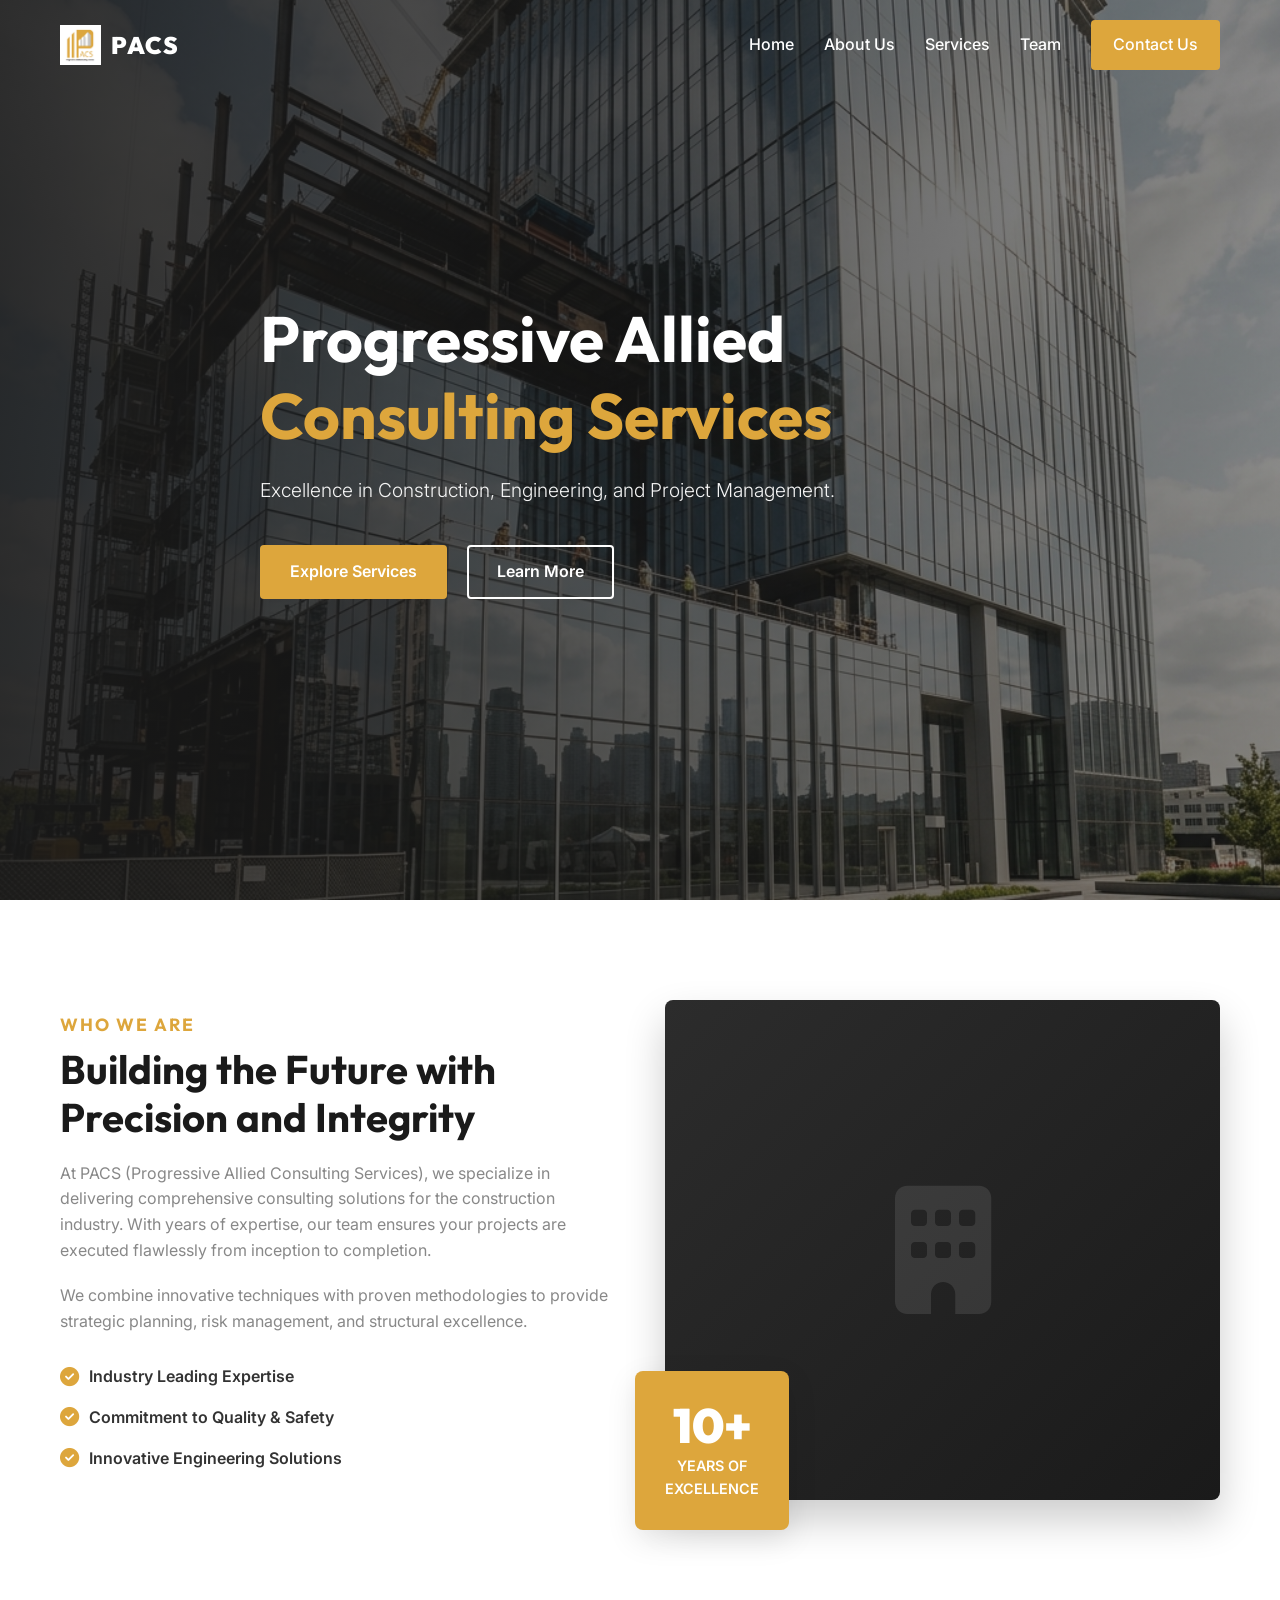
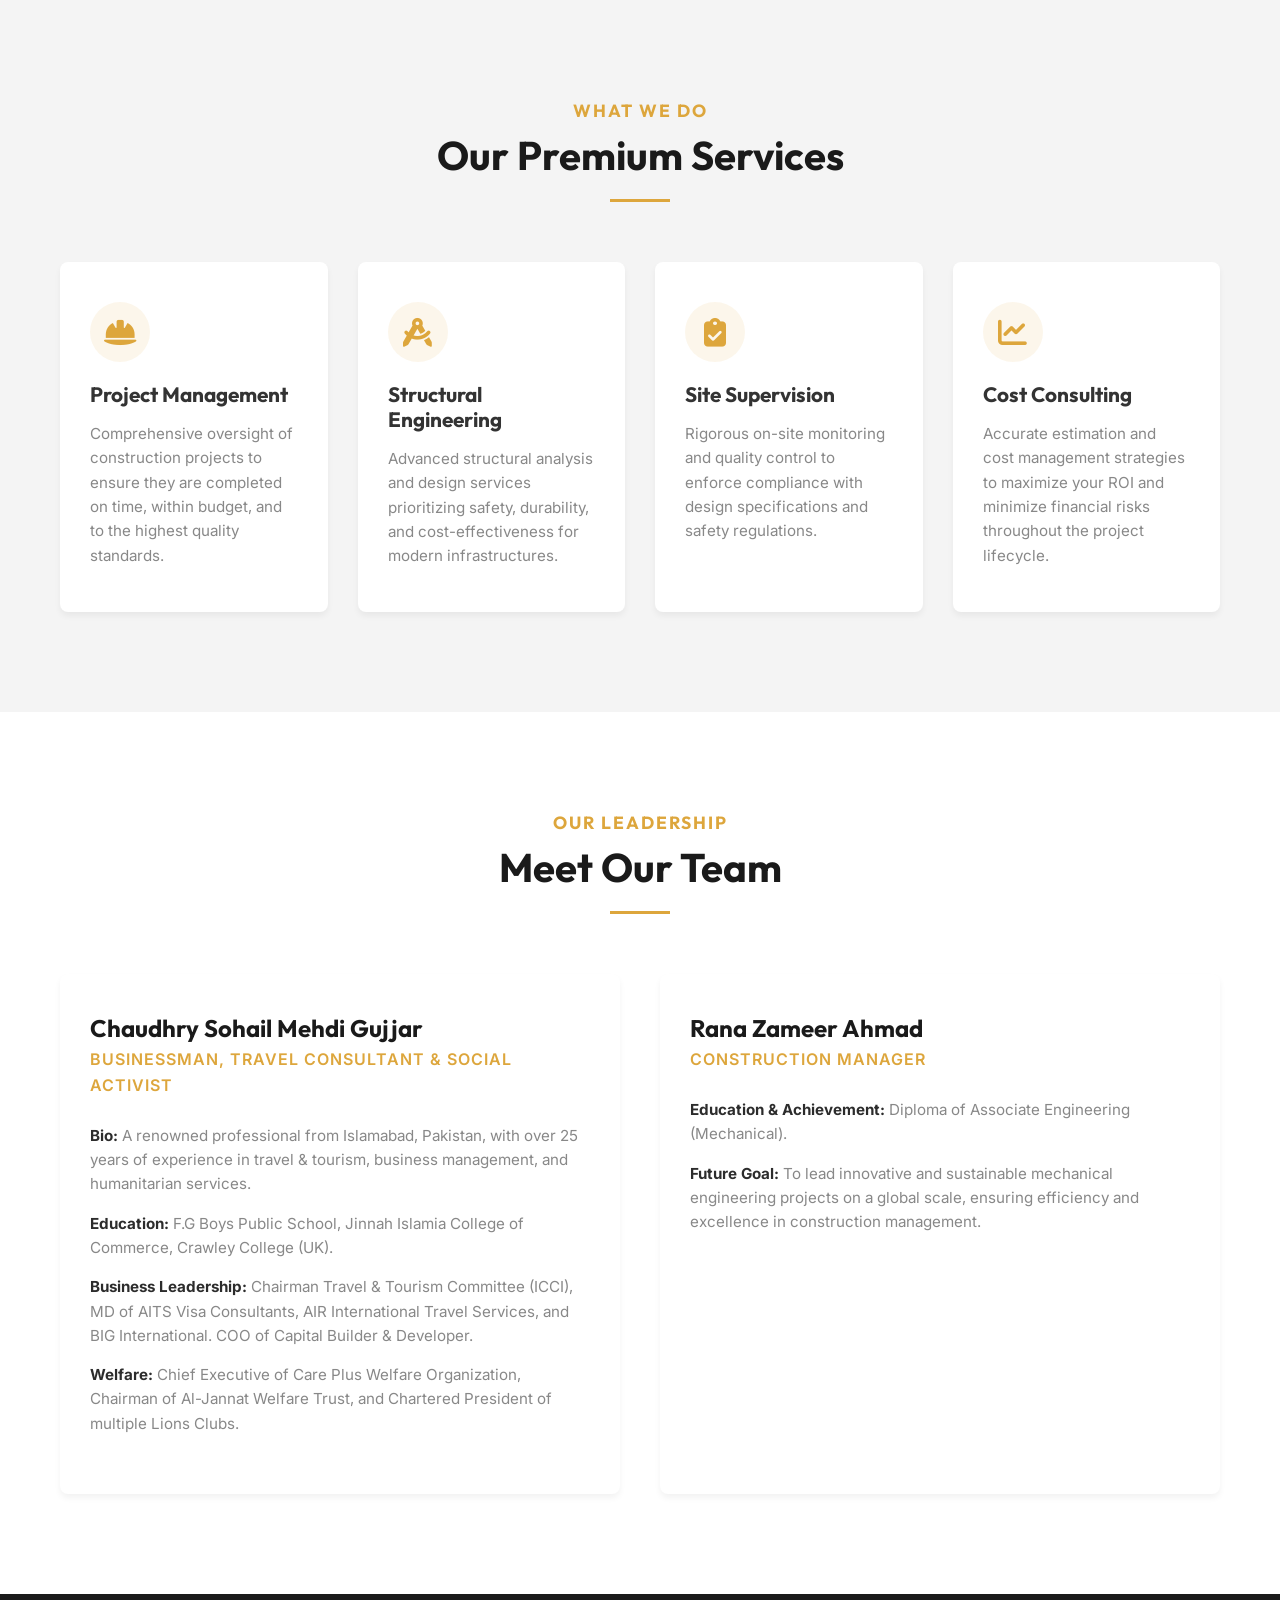
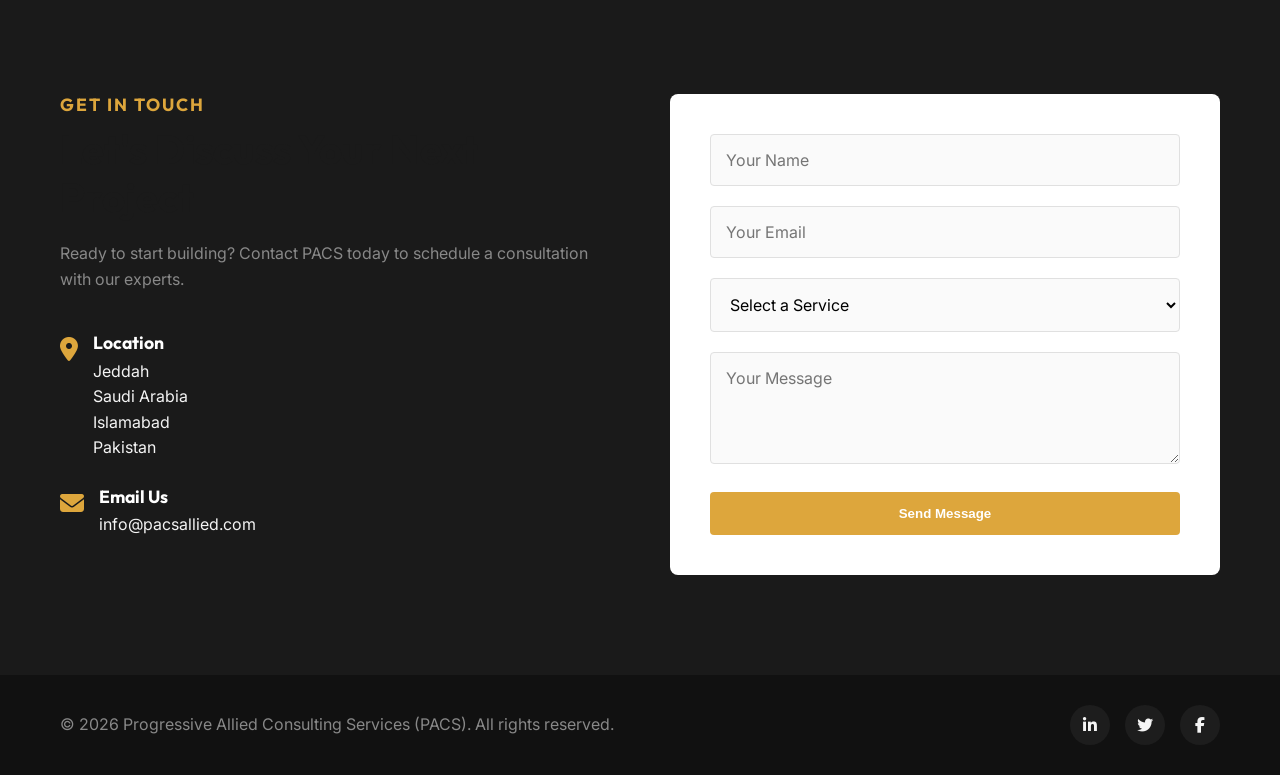
==== index.html @ cb2017c4 "git init" ====
<!DOCTYPE html>
<html lang="en">

<head>
    <meta charset="UTF-8">
    <meta name="viewport" content="width=device-width, initial-scale=1.0">
    <title>PACS - Progressive Allied Consulting Services</title>
    <meta name="description"
        content="Progressive Allied Consulting Services (PACS) provides premium construction consulting, project management, and engineering solutions.">
    <link rel="stylesheet" href="style.css">
    <link rel="preconnect" href="https://fonts.googleapis.com">
    <link rel="preconnect" href="https://fonts.gstatic.com" crossorigin>
    <link
        href="https://fonts.googleapis.com/css2?family=Inter:wght@300;400;600;800&family=Outfit:wght@400;700;900&display=swap"
        rel="stylesheet">
    <!-- FontAwesome for icons -->
    <link rel="stylesheet" href="https://cdnjs.cloudflare.com/ajax/libs/font-awesome/6.4.0/css/all.min.css">
</head>

<body>

    <!-- Navigation -->
    <nav class="navbar" id="navbar">
        <div class="container nav-container">
            <a href="#" class="logo">
                <img src="logo.png" alt="PACS Logo" id="site-logo">
                <div class="logo-text">
                    <span class="logo-abbr">PACS</span>
                </div>
            </a>
            <ul class="nav-links">
                <li><a href="#home">Home</a></li>
                <li><a href="#about">About Us</a></li>
                <li><a href="#services">Services</a></li>
                <li><a href="#team">Team</a></li>
                <li><a href="#contact" class="btn btn-primary nav-btn">Contact Us</a></li>
            </ul>
            <div class="hamburger">
                <i class="fas fa-bars"></i>
            </div>
        </div>
    </nav>

    <!-- Hero Section -->
    <section id="home" class="hero">
        <div class="hero-overlay"></div>
        <div class="container hero-content">
            <h1 class="hero-title fade-in-up">Progressive Allied<br><span class="text-gold">Consulting Services</span>
            </h1>
            <p class="hero-subtitle fade-in-up delay-1">Excellence in Construction, Engineering, and Project Management.
            </p>
            <div class="hero-buttons fade-in-up delay-2">
                <a href="#services" class="btn btn-primary">Explore Services</a>
                <a href="#about" class="btn btn-secondary">Learn More</a>
            </div>
        </div>
    </section>

    <!-- About Section -->
    <section id="about" class="about section-padding">
        <div class="container">
            <div class="about-grid">
                <div class="about-text slide-in-left">
                    <h4 class="section-subtitle">Who We Are</h4>
                    <h2 class="section-title">Building the Future with Precision and Integrity</h2>
                    <p>At PACS (Progressive Allied Consulting Services), we specialize in delivering comprehensive
                        consulting solutions for the construction industry. With years of expertise, our team ensures
                        your projects are executed flawlessly from inception to completion.</p>
                    <p>We combine innovative techniques with proven methodologies to provide strategic planning, risk
                        management, and structural excellence.</p>
                    <ul class="about-features">
                        <li><i class="fas fa-check-circle"></i> Industry Leading Expertise</li>
                        <li><i class="fas fa-check-circle"></i> Commitment to Quality & Safety</li>
                        <li><i class="fas fa-check-circle"></i> Innovative Engineering Solutions</li>
                    </ul>
                </div>
                <div class="about-image slide-in-right">
                    <div class="image-wrapper">
                        <!-- Placeholder for a secondary image, using a solid color for now or another generated image -->
                        <div class="img-placeholder">
                            <i class="fas fa-building"></i>
                        </div>
                        <div class="experience-badge">
                            <span class="exp-number">10+</span>
                            <span class="exp-text">Years of<br>Excellence</span>
                        </div>
                    </div>
                </div>
            </div>
        </div>
    </section>

    <!-- Services Section -->
    <section id="services" class="services section-padding bg-light">
        <div class="container">
            <div class="section-header text-center fade-in-up">
                <h4 class="section-subtitle">What We Do</h4>
                <h2 class="section-title">Our Premium Services</h2>
                <div class="header-line"></div>
            </div>

            <div class="services-grid">
                <!-- Service 1 -->
                <div class="service-card fade-in-up delay-1">
                    <div class="service-icon">
                        <i class="fas fa-hard-hat"></i>
                    </div>
                    <h3>Project Management</h3>
                    <p>Comprehensive oversight of construction projects to ensure they are completed on time, within
                        budget, and to the highest quality standards.</p>
                </div>
                <!-- Service 2 -->
                <div class="service-card fade-in-up delay-2">
                    <div class="service-icon">
                        <i class="fas fa-drafting-compass"></i>
                    </div>
                    <h3>Structural Engineering</h3>
                    <p>Advanced structural analysis and design services prioritizing safety, durability, and
                        cost-effectiveness for modern infrastructures.</p>
                </div>
                <!-- Service 3 -->
                <div class="service-card fade-in-up delay-3">
                    <div class="service-icon">
                        <i class="fas fa-clipboard-check"></i>
                    </div>
                    <h3>Site Supervision</h3>
                    <p>Rigorous on-site monitoring and quality control to enforce compliance with design specifications
                        and safety regulations.</p>
                </div>
                <!-- Service 4 -->
                <div class="service-card fade-in-up delay-4">
                    <div class="service-icon">
                        <i class="fas fa-chart-line"></i>
                    </div>
                    <h3>Cost Consulting</h3>
                    <p>Accurate estimation and cost management strategies to maximize your ROI and minimize financial
                        risks throughout the project lifecycle.</p>
                </div>
            </div>
        </div>
    </section>

    <!-- Team Section -->
    <section id="team" class="team section-padding">
        <div class="container">
            <div class="section-header text-center fade-in-up">
                <h4 class="section-subtitle">Our Leadership</h4>
                <h2 class="section-title">Meet Our Team</h2>
                <div class="header-line"></div>
            </div>

            <div class="team-grid">
                <!-- Team Member 1 -->
                <div class="team-member fade-in-up delay-1">
                    <div class="team-content">
                        <h3>Chaudhry Sohail Mehdi Gujjar</h3>
                        <p class="team-title text-gold">Businessman, Travel Consultant & Social Activist</p>
                        <div class="team-details">
                            <p><strong>Bio:</strong> A renowned professional from Islamabad, Pakistan, with over 25
                                years of experience in travel & tourism, business management, and humanitarian services.
                            </p>
                            <p><strong>Education:</strong> F.G Boys Public School, Jinnah Islamia College of Commerce,
                                Crawley College (UK).</p>
                            <p><strong>Business Leadership:</strong> Chairman Travel & Tourism Committee (ICCI), MD of
                                AITS Visa Consultants, AIR International Travel Services, and BIG International. COO of
                                Capital Builder & Developer.</p>
                            <p><strong>Welfare:</strong> Chief Executive of Care Plus Welfare Organization, Chairman of
                                Al-Jannat Welfare Trust, and Chartered President of multiple Lions Clubs.</p>
                        </div>
                    </div>
                </div>

                <!-- Team Member 2 -->
                <div class="team-member fade-in-up delay-2">
                    <div class="team-content">
                        <h3>Rana Zameer Ahmad</h3>
                        <p class="team-title text-gold">Construction Manager</p>
                        <div class="team-details">
                            <p><strong>Education & Achievement:</strong> Diploma of Associate Engineering (Mechanical).
                            </p>
                            <p><strong>Future Goal:</strong> To lead innovative and sustainable mechanical engineering
                                projects on a global scale, ensuring efficiency and excellence in construction
                                management.</p>
                        </div>
                    </div>
                </div>
            </div>
        </div>
    </section>

    <!-- Contact Section -->
    <section id="contact" class="contact section-padding">
        <div class="container">
            <div class="contact-wrapper">
                <div class="contact-info slide-in-left">
                    <h4 class="section-subtitle">Get In Touch</h4>
                    <h2 class="section-title text-white">Let's Discuss Your Next Project</h2>
                    <p class="text-light">Ready to start building? Contact PACS today to schedule a consultation with
                        our experts.</p>

                    <div class="contact-details">
                        <div class="contact-item">
                            <i class="fas fa-map-marker-alt"></i>
                            <div>
                                <h5>Location</h5>
                                <p>Jeddah<br>Saudi Arabia</p>
                                <p>Islamabad<br>Pakistan</p>
                            </div>
                        </div>
                        <div class="contact-item">
                            <i class="fas fa-envelope"></i>
                            <div>
                                <h5>Email Us</h5>
                                <p>info@pacsallied.com</p>
                            </div>
                        </div>
                        <!-- <div class="contact-item">
                            <i class="fas fa-phone-alt"></i>
                            <div>
                                <h5>Call Us</h5>
                                <p>+1 (555) 123-4567</p>
                            </div>
                        </div> -->
                    </div>
                </div>

                <div class="contact-form-container slide-in-right">
                    <form class="contact-form">
                        <div class="form-group">
                            <input type="text" placeholder="Your Name" required>
                        </div>
                        <div class="form-group">
                            <input type="email" placeholder="Your Email" required>
                        </div>
                        <div class="form-group">
                            <select required>
                                <option value="" disabled selected>Select a Service</option>
                                <option value="management">Project Management</option>
                                <option value="engineering">Structural Engineering</option>
                                <option value="supervision">Site Supervision</option>
                                <option value="cost">Cost Consulting</option>
                            </select>
                        </div>
                        <div class="form-group">
                            <textarea placeholder="Your Message" rows="4" required></textarea>
                        </div>
                        <button type="submit" class="btn btn-primary btn-block">Send Message</button>
                    </form>
                </div>
            </div>
        </div>
    </section>

    <!-- Footer -->
    <footer class="footer">
        <div class="container">
            <div class="footer-bottom">
                <p>&copy; 2026 Progressive Allied Consulting Services (PACS). All rights reserved.</p>
                <div class="social-links">
                    <a href="#"><i class="fab fa-linkedin-in"></i></a>
                    <a href="#"><i class="fab fa-twitter"></i></a>
                    <a href="#"><i class="fab fa-facebook-f"></i></a>
                </div>
            </div>
        </div>
    </footer>

    <script src="script.js"></script>
</body>

</html>
---- style.css ----
/* ----- CSS Variables ----- */
:root {
    --primary-gold: #dda63c; /* Base gold from logo */
    --primary-gold-dark: #b88a31;
    --dark-bg: #1a1a1a;
    --dark-grey: #2c2c2c;
    --light-grey: #f4f4f4;
    --text-dark: #333333;
    --text-light: #ffffff;
    --text-muted: #888888;
    
    --font-primary: 'Inter', sans-serif;
    --font-heading: 'Outfit', sans-serif;
    
    --transition: all 0.3s ease;
    --shadow-sm: 0 4px 6px rgba(0, 0, 0, 0.05);
    --shadow-md: 0 10px 30px rgba(0, 0, 0, 0.1);
    --shadow-lg: 0 20px 40px rgba(0, 0, 0, 0.2);
}

/* ----- Reset & Base Styles ----- */
* {
    margin: 0;
    padding: 0;
    box-sizing: border-box;
}

html {
    scroll-behavior: smooth;
}

body {
    font-family: var(--font-primary);
    line-height: 1.6;
    color: var(--text-dark);
    background-color: var(--text-light);
    overflow-x: hidden;
}

h1, h2, h3, h4, h5, h6 {
    font-family: var(--font-heading);
    font-weight: 700;
    line-height: 1.2;
}

a {
    text-decoration: none;
    color: inherit;
    transition: var(--transition);
}

ul {
    list-style: none;
}

img {
    max-width: 100%;
    height: auto;
    display: block;
}

.container {
    width: 100%;
    max-width: 1200px;
    margin: 0 auto;
    padding: 0 20px;
}

.section-padding {
    padding: 100px 0;
}

.bg-light {
    background-color: var(--light-grey);
}

.text-gold {
    color: var(--primary-gold);
}

.text-white {
    color: var(--text-light);
}

/* ----- Typography ----- */
.section-subtitle {
    color: var(--primary-gold);
    font-size: 1.1rem;
    text-transform: uppercase;
    letter-spacing: 2px;
    margin-bottom: 10px;
}

.section-title {
    font-size: 2.5rem;
    margin-bottom: 20px;
    color: var(--dark-bg);
}

.text-center {
    text-align: center;
}

/* ----- Buttons ----- */
.btn {
    display: inline-block;
    padding: 12px 28px;
    font-weight: 600;
    border-radius: 4px;
    cursor: pointer;
    transition: var(--transition);
    border: 2px solid transparent;
    text-align: center;
}

.btn-primary {
    background-color: var(--primary-gold);
    color: var(--text-light);
}

.btn-primary:hover {
    background-color: transparent;
    border-color: var(--primary-gold);
    color: var(--primary-gold);
}

.btn-secondary {
    background-color: transparent;
    border-color: var(--text-light);
    color: var(--text-light);
}

.btn-secondary:hover {
    background-color: var(--text-light);
    color: var(--dark-bg);
}

.btn-block {
    display: block;
    width: 100%;
}

/* ----- Navigation ----- */
.navbar {
    position: fixed;
    top: 0;
    left: 0;
    width: 100%;
    z-index: 1000;
    padding: 20px 0;
    transition: var(--transition);
}

.navbar.scrolled {
    background-color: rgba(255, 255, 255, 0.98);
    box-shadow: var(--shadow-sm);
    padding: 15px 0;
}

.nav-container {
    display: flex;
    justify-content: space-between;
    align-items: center;
}

.logo {
    display: flex;
    align-items: center;
    gap: 10px;
    z-index: 1001;
}

.logo img {
    height: 40px;
}

.logo-text {
    display: flex;
    flex-direction: column;
}

.logo-abbr {
    font-family: var(--font-heading);
    font-size: 1.5rem;
    font-weight: 900;
    color: var(--text-light);
    letter-spacing: 1px;
    transition: var(--transition);
}

.navbar.scrolled .logo-abbr {
    color: var(--dark-bg);
}

.nav-links {
    display: flex;
    align-items: center;
    gap: 30px;
}

.nav-links a {
    color: var(--text-light);
    font-weight: 500;
    font-size: 1rem;
    position: relative;
}

.navbar.scrolled .nav-links a:not(.nav-btn) {
    color: var(--dark-bg);
}

.nav-links a:not(.nav-btn)::after {
    content: '';
    position: absolute;
    bottom: -5px;
    left: 0;
    width: 0;
    height: 2px;
    background-color: var(--primary-gold);
    transition: width 0.3s ease;
}

.nav-links a:not(.nav-btn):hover::after {
    width: 100%;
}

.nav-btn {
    padding: 10px 20px;
}

.hamburger {
    display: none;
    font-size: 1.5rem;
    color: var(--text-light);
    cursor: pointer;
    z-index: 1001;
}

.navbar.scrolled .hamburger {
    color: var(--dark-bg);
}

/* ----- Hero Section ----- */
.hero {
    position: relative;
    height: 100vh;
    min-height: 600px;
    display: flex;
    align-items: center;
    background: url('hero-bg.png') center/cover no-repeat;
}

.hero-overlay {
    position: absolute;
    top: 0;
    left: 0;
    width: 100%;
    height: 100%;
    background: linear-gradient(90deg, rgba(26,26,26,0.9) 0%, rgba(26,26,26,0.5) 100%);
    z-index: 1;
}

.hero-content {
    position: relative;
    z-index: 2;
    max-width: 800px;
}

.hero-title {
    font-size: 4rem;
    color: var(--text-light);
    margin-bottom: 20px;
}

.hero-subtitle {
    font-size: 1.2rem;
    color: var(--light-grey);
    margin-bottom: 40px;
    font-weight: 300;
}

.hero-buttons {
    display: flex;
    gap: 20px;
}

/* ----- About Section ----- */
.about-grid {
    display: grid;
    grid-template-columns: 1fr 1fr;
    gap: 50px;
    align-items: center;
}

.about-text p {
    margin-bottom: 20px;
    color: var(--text-muted);
}

.about-features {
    margin-top: 30px;
}

.about-features li {
    margin-bottom: 15px;
    font-weight: 600;
    display: flex;
    align-items: center;
    gap: 10px;
}

.about-features i {
    color: var(--primary-gold);
    font-size: 1.2rem;
}

.about-image {
    position: relative;
}

.image-wrapper {
    position: relative;
}

.img-placeholder {
    width: 100%;
    height: 500px;
    background: linear-gradient(135deg, var(--dark-grey), var(--dark-bg));
    border-radius: 8px;
    display: flex;
    justify-content: center;
    align-items: center;
    color: rgba(255,255,255,0.1);
    font-size: 8rem;
    box-shadow: var(--shadow-lg);
}

.experience-badge {
    position: absolute;
    bottom: -30px;
    left: -30px;
    background-color: var(--primary-gold);
    padding: 30px;
    border-radius: 8px;
    color: var(--text-light);
    display: flex;
    flex-direction: column;
    align-items: center;
    box-shadow: var(--shadow-md);
}

.exp-number {
    font-family: var(--font-heading);
    font-size: 3rem;
    font-weight: 900;
    line-height: 1;
}

.exp-text {
    font-weight: 600;
    text-transform: uppercase;
    font-size: 0.9rem;
    text-align: center;
    margin-top: 5px;
}

/* ----- Services Section ----- */
.section-header {
    margin-bottom: 60px;
}

.header-line {
    width: 60px;
    height: 3px;
    background-color: var(--primary-gold);
    margin: 0 auto;
}

.services-grid {
    display: grid;
    grid-template-columns: repeat(auto-fit, minmax(250px, 1fr));
    gap: 30px;
}

.service-card {
    background-color: var(--text-light);
    padding: 40px 30px;
    border-radius: 8px;
    box-shadow: var(--shadow-sm);
    transition: var(--transition);
    border-bottom: 3px solid transparent;
}

.service-card:hover {
    transform: translateY(-10px);
    box-shadow: var(--shadow-lg);
    border-bottom-color: var(--primary-gold);
}

.service-icon {
    width: 60px;
    height: 60px;
    background-color: rgba(221, 166, 60, 0.1);
    color: var(--primary-gold);
    display: flex;
    justify-content: center;
    align-items: center;
    font-size: 1.8rem;
    border-radius: 50%;
    margin-bottom: 20px;
    transition: var(--transition);
}

.service-card:hover .service-icon {
    background-color: var(--primary-gold);
    color: var(--text-light);
}

.service-card h3 {
    margin-bottom: 15px;
    font-size: 1.3rem;
}

.service-card p {
    color: var(--text-muted);
    font-size: 0.95rem;
}

/* ----- Team Section ----- */
.team-grid {
    display: grid;
    grid-template-columns: repeat(auto-fit, minmax(300px, 1fr));
    gap: 40px;
}

.team-member {
    background-color: var(--text-light);
    border-radius: 8px;
    overflow: hidden;
    box-shadow: var(--shadow-sm);
    transition: var(--transition);
    border-bottom: 3px solid transparent;
}

.team-member:hover {
    transform: translateY(-10px);
    box-shadow: var(--shadow-lg);
    border-bottom-color: var(--primary-gold);
}

.team-content {
    padding: 40px 30px;
}

.team-content h3 {
    margin-bottom: 5px;
    color: var(--dark-bg);
    font-size: 1.5rem;
}

.team-title {
    font-weight: 600;
    margin-bottom: 25px;
    font-size: 1rem;
    text-transform: uppercase;
    letter-spacing: 1px;
}

.team-details p {
    font-size: 0.95rem;
    margin-bottom: 15px;
    color: var(--text-muted);
}

.team-details strong {
    color: var(--dark-grey);
}

/* ----- Contact Section ----- */
.contact {
    background-color: var(--dark-bg);
    color: var(--text-light);
}

.contact-wrapper {
    display: grid;
    grid-template-columns: 1fr 1fr;
    gap: 60px;
}

.contact-info p {
    margin-bottom: 40px;
    color: var(--text-muted);
}

.contact-details {
    display: flex;
    flex-direction: column;
    gap: 25px;
}

.contact-item {
    display: flex;
    align-items: flex-start;
    gap: 15px;
}

.contact-item i {
    color: var(--primary-gold);
    font-size: 1.5rem;
    margin-top: 5px;
}

.contact-item h5 {
    font-size: 1.1rem;
    margin-bottom: 5px;
}

.contact-item p {
    margin-bottom: 0;
    color: var(--light-grey);
}

.contact-form-container {
    background-color: var(--text-light);
    padding: 40px;
    border-radius: 8px;
    color: var(--text-dark);
}

.form-group {
    margin-bottom: 20px;
}

.form-group input,
.form-group select,
.form-group textarea {
    width: 100%;
    padding: 15px;
    border: 1px solid #e0e0e0;
    border-radius: 4px;
    font-family: var(--font-primary);
    font-size: 1rem;
    transition: var(--transition);
    background-color: #fafafa;
}

.form-group input:focus,
.form-group select:focus,
.form-group textarea:focus {
    outline: none;
    border-color: var(--primary-gold);
    background-color: var(--text-light);
}

/* ----- Footer ----- */
.footer {
    background-color: #111;
    color: var(--text-muted);
    padding: 30px 0;
    text-align: center;
}

.footer-bottom {
    display: flex;
    justify-content: space-between;
    align-items: center;
    flex-wrap: wrap;
    gap: 20px;
}

.social-links {
    display: flex;
    gap: 15px;
}

.social-links a {
    display: flex;
    justify-content: center;
    align-items: center;
    width: 40px;
    height: 40px;
    background-color: rgba(255,255,255,0.05);
    border-radius: 50%;
    color: var(--light-grey);
}

.social-links a:hover {
    background-color: var(--primary-gold);
    color: var(--text-light);
}

/* ----- Animations ----- */
.fade-in-up {
    opacity: 0;
    transform: translateY(30px);
    transition: opacity 0.8s ease, transform 0.8s ease;
}

.slide-in-left {
    opacity: 0;
    transform: translateX(-50px);
    transition: opacity 0.8s ease, transform 0.8s ease;
}

.slide-in-right {
    opacity: 0;
    transform: translateX(50px);
    transition: opacity 0.8s ease, transform 0.8s ease;
}

.in-view {
    opacity: 1;
    transform: translate(0);
}

.delay-1 { transition-delay: 0.2s; }
.delay-2 { transition-delay: 0.4s; }
.delay-3 { transition-delay: 0.6s; }
.delay-4 { transition-delay: 0.8s; }

/* ----- Responsive Design ----- */
@media (max-width: 992px) {
    .hero-title { font-size: 3rem; }
    .about-grid, .contact-wrapper { grid-template-columns: 1fr; gap: 40px; }
    .experience-badge { left: 0; bottom: 0; }
}

@media (max-width: 768px) {
    .navbar { padding: 15px 0; background-color: rgba(26,26,26,0.95); }
    .logo-abbr { color: var(--text-light); }
    .hamburger { display: block; }
    
    .nav-links {
        position: absolute;
        top: 100%;
        left: -100%;
        width: 100%;
        height: 100vh;
        background-color: var(--dark-bg);
        flex-direction: column;
        justify-content: center;
        align-items: center;
        transition: 0.5s;
    }
    
    .nav-links.active { left: 0; }
    
    .hero-title { font-size: 2.5rem; }
    .hero-buttons { flex-direction: column; }
    
    .footer-bottom { flex-direction: column; justify-content: center; }
}
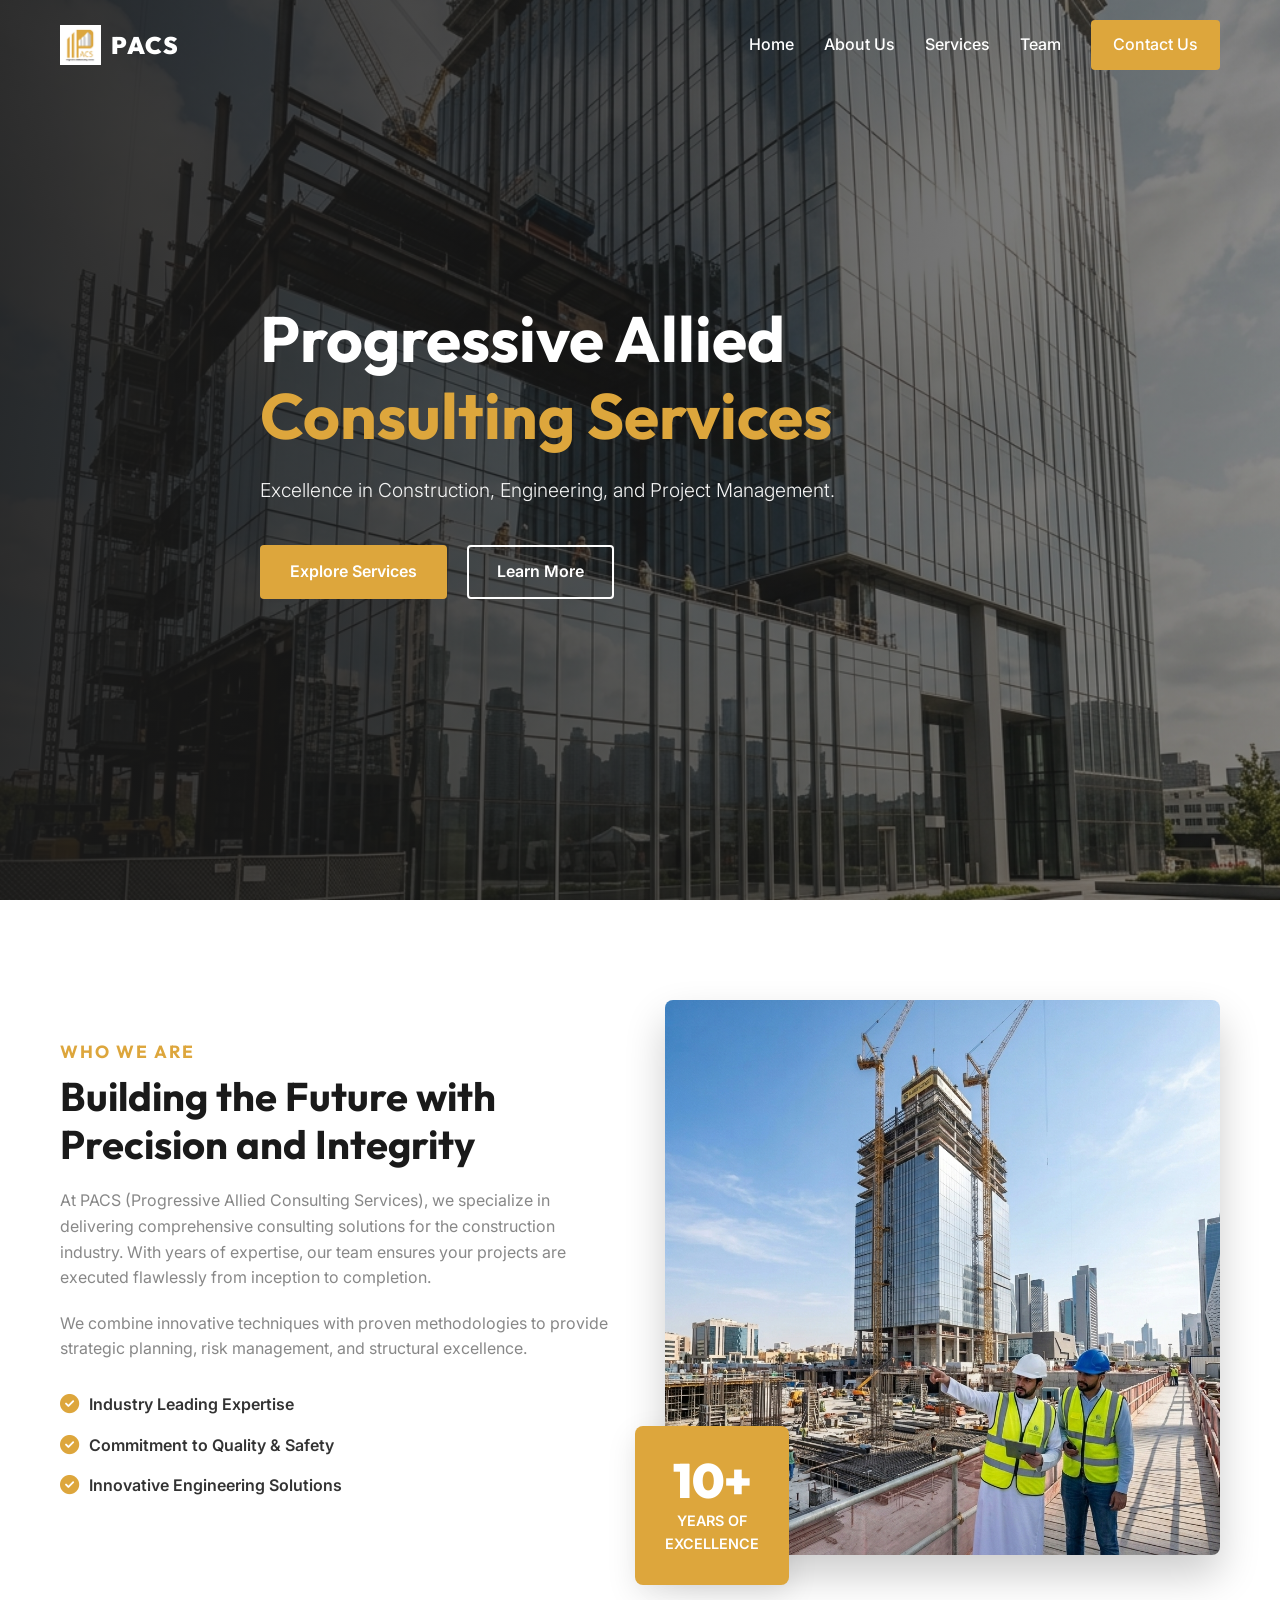
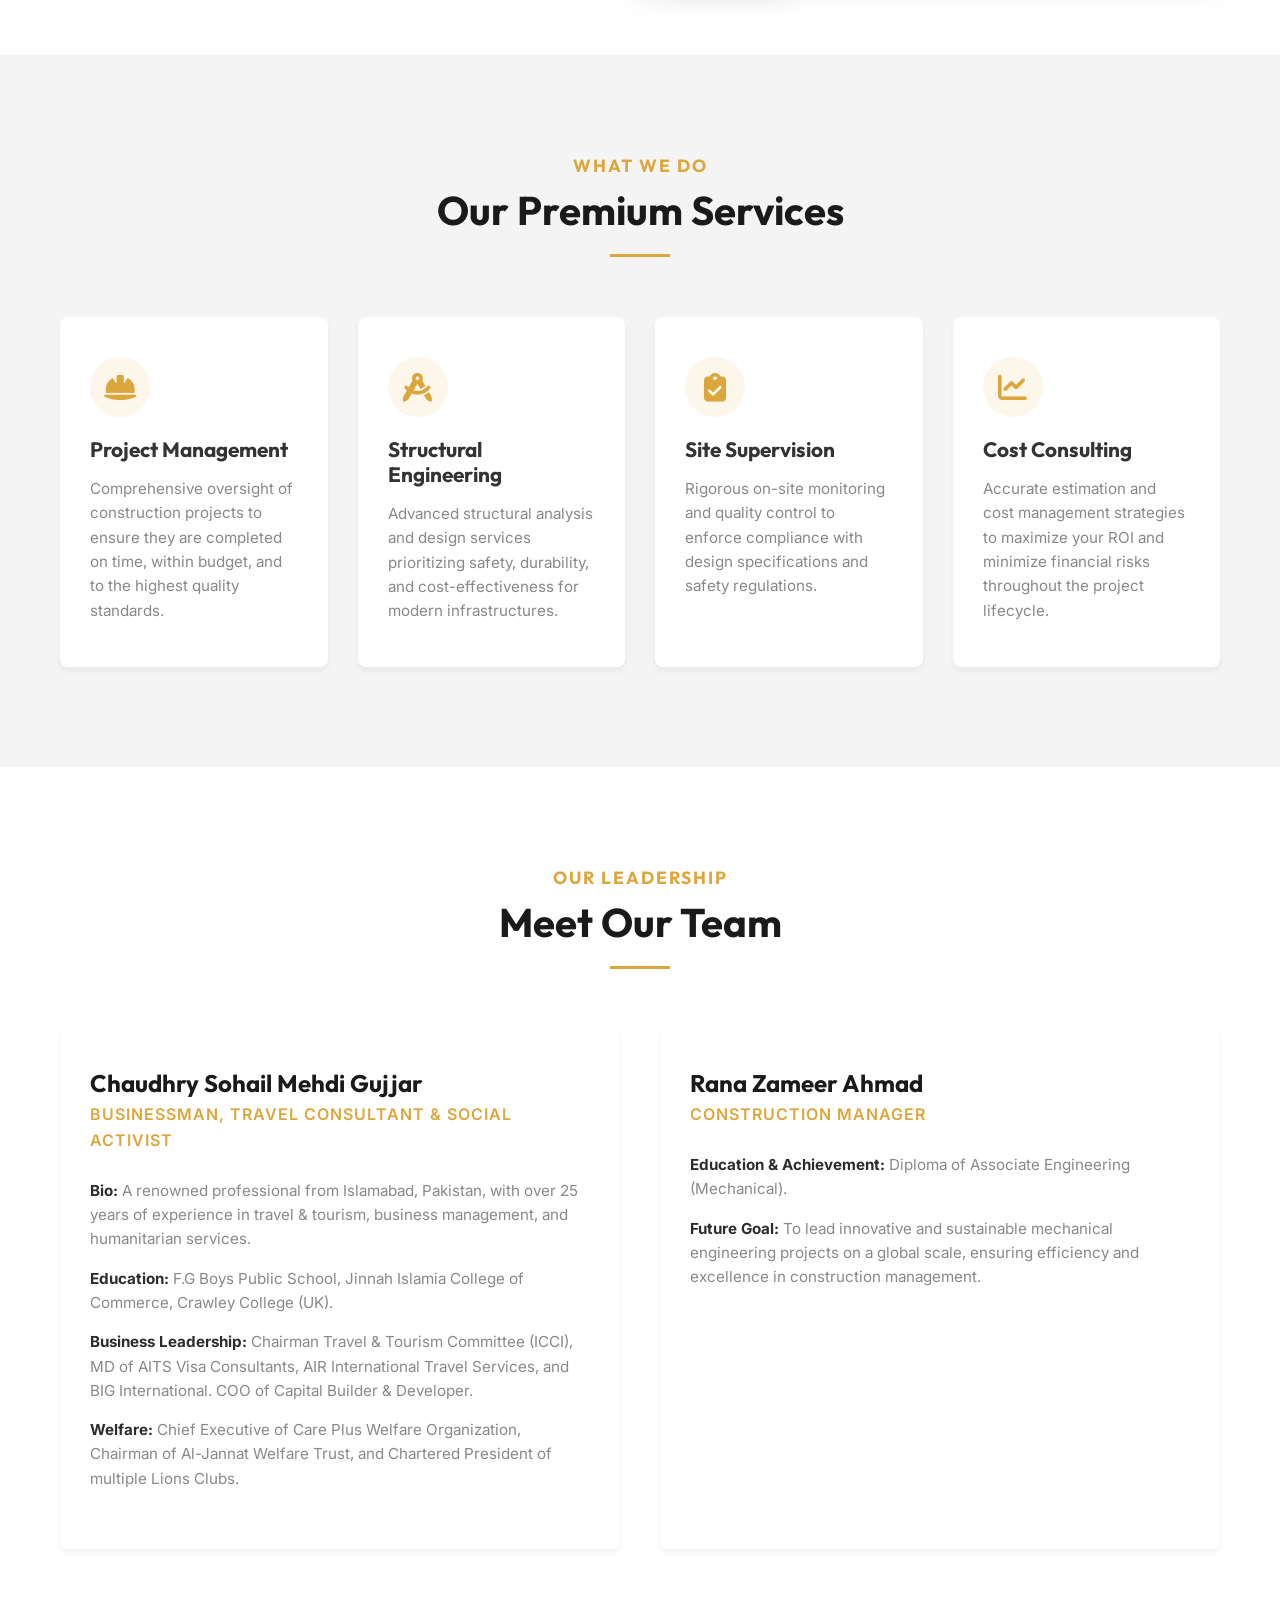
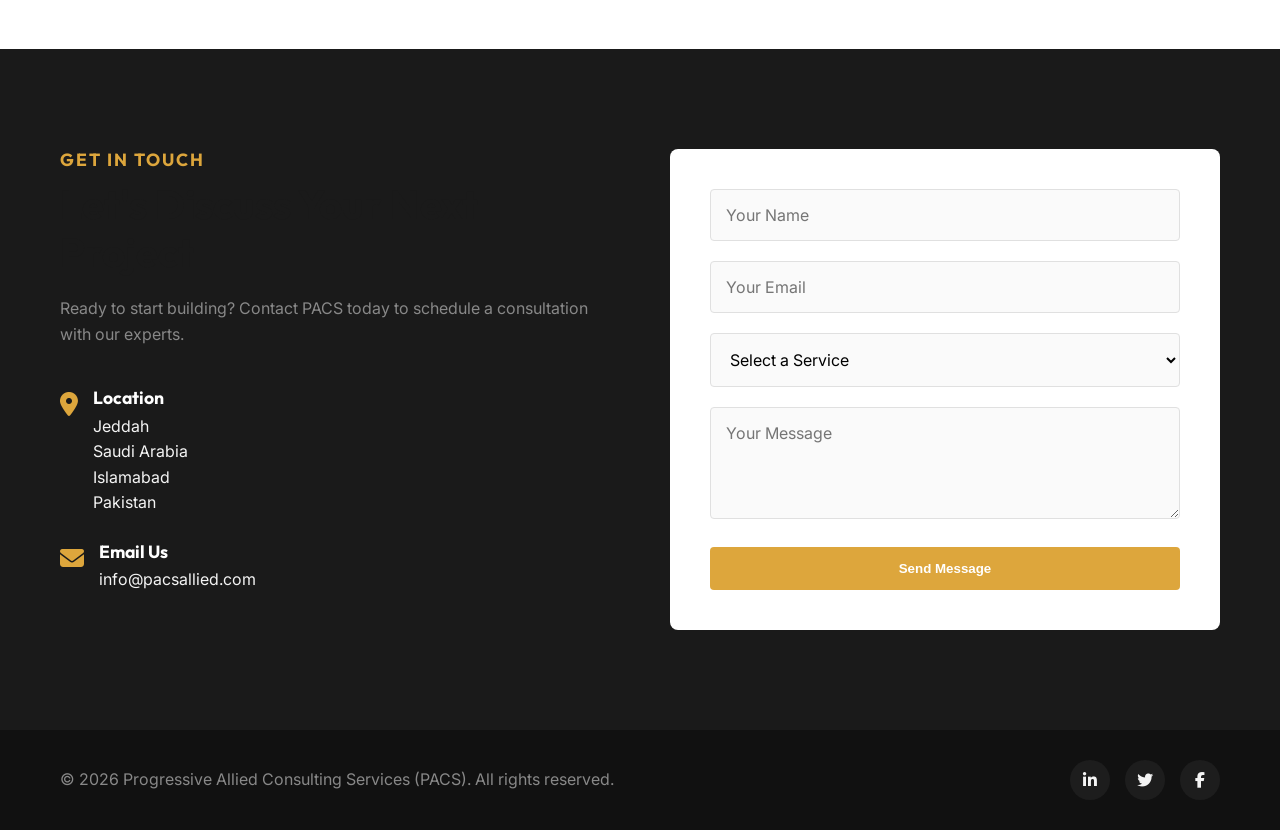
==== commit 86a0499d: "image" ====
--- a/index.html
+++ b/index.html
@@ -76,10 +76,7 @@
                 </div>
                 <div class="about-image slide-in-right">
                     <div class="image-wrapper">
-                        <!-- Placeholder for a secondary image, using a solid color for now or another generated image -->
-                        <div class="img-placeholder">
-                            <i class="fas fa-building"></i>
-                        </div>
+                        <img src="about_image.png" alt="Construction Management in Saudi Arabia" style="border-radius: 8px; width: 100%; height: auto; box-shadow: var(--shadow-lg);">
                         <div class="experience-badge">
                             <span class="exp-number">10+</span>
                             <span class="exp-text">Years of<br>Excellence</span>
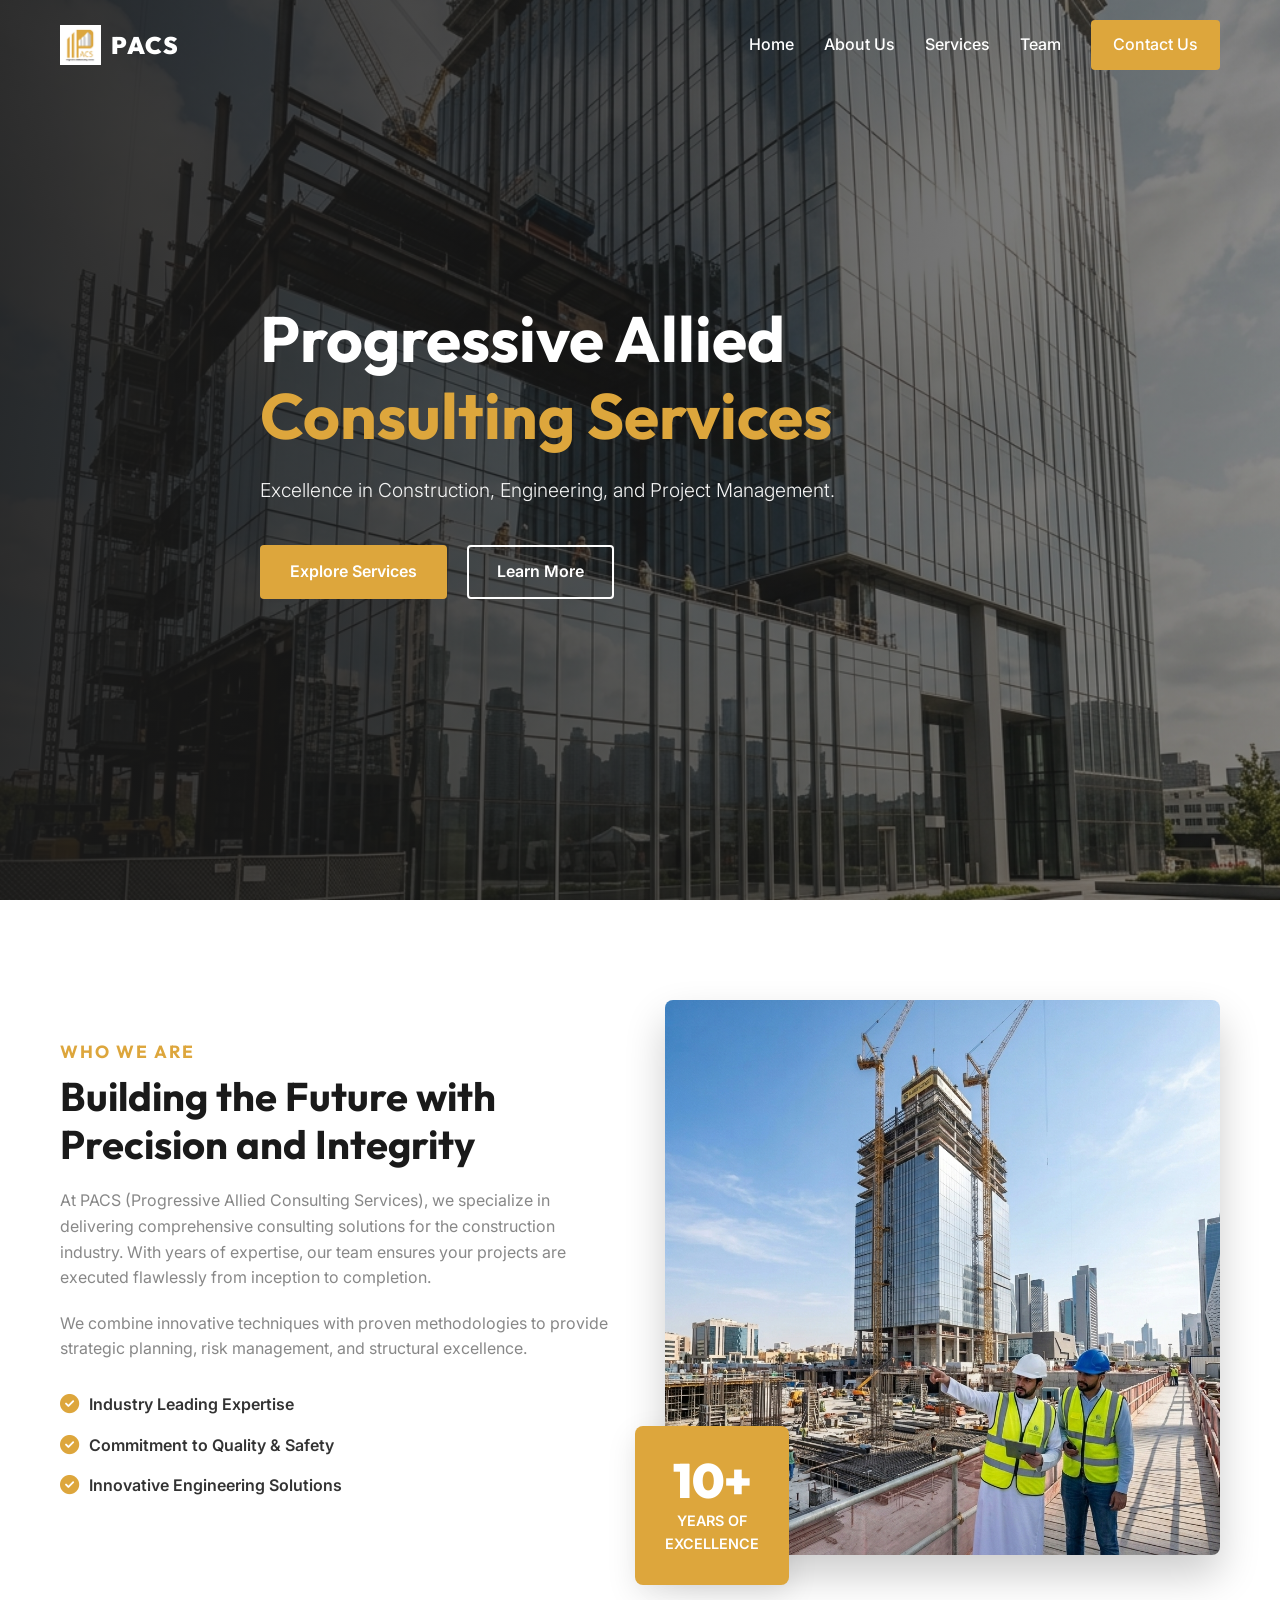
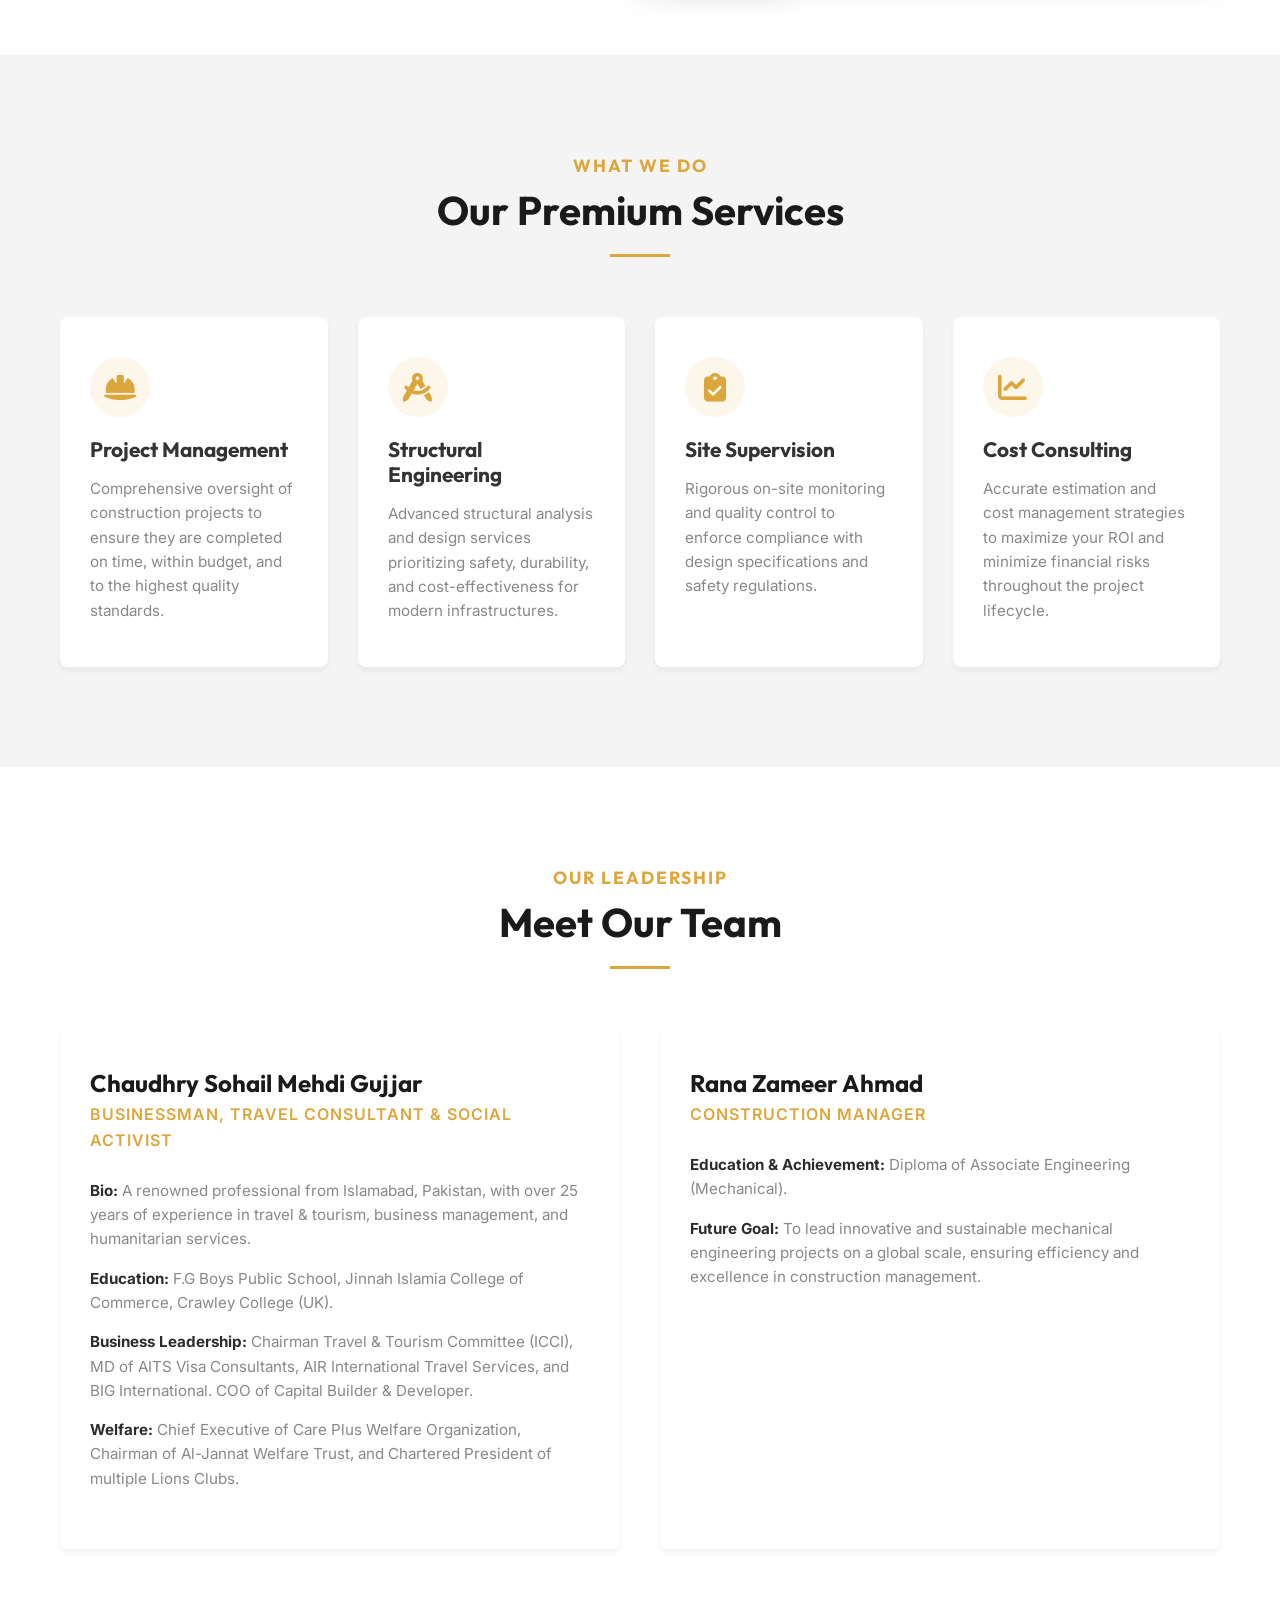
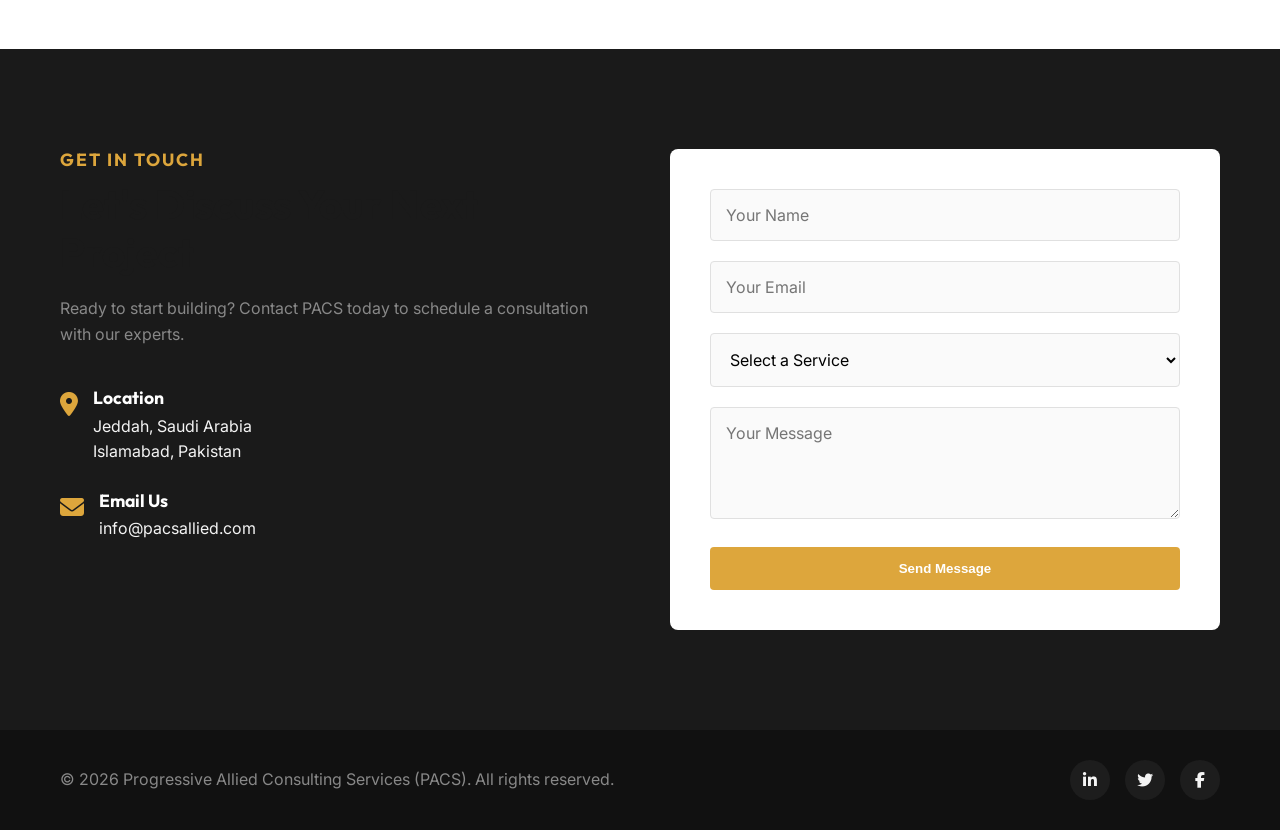
==== commit 6a201390: "tweaks" ====
--- a/index.html
+++ b/index.html
@@ -76,7 +76,8 @@
                 </div>
                 <div class="about-image slide-in-right">
                     <div class="image-wrapper">
-                        <img src="about_image.png" alt="Construction Management in Saudi Arabia" style="border-radius: 8px; width: 100%; height: auto; box-shadow: var(--shadow-lg);">
+                        <img src="about_image.png" alt="Construction Management in Saudi Arabia"
+                            style="border-radius: 8px; width: 100%; height: auto; box-shadow: var(--shadow-lg);">
                         <div class="experience-badge">
                             <span class="exp-number">10+</span>
                             <span class="exp-text">Years of<br>Excellence</span>
@@ -200,8 +201,8 @@
                             <i class="fas fa-map-marker-alt"></i>
                             <div>
                                 <h5>Location</h5>
-                                <p>Jeddah<br>Saudi Arabia</p>
-                                <p>Islamabad<br>Pakistan</p>
+                                <p>Jeddah, Saudi Arabia</p>
+                                <p>Islamabad, Pakistan</p>
                             </div>
                         </div>
                         <div class="contact-item">
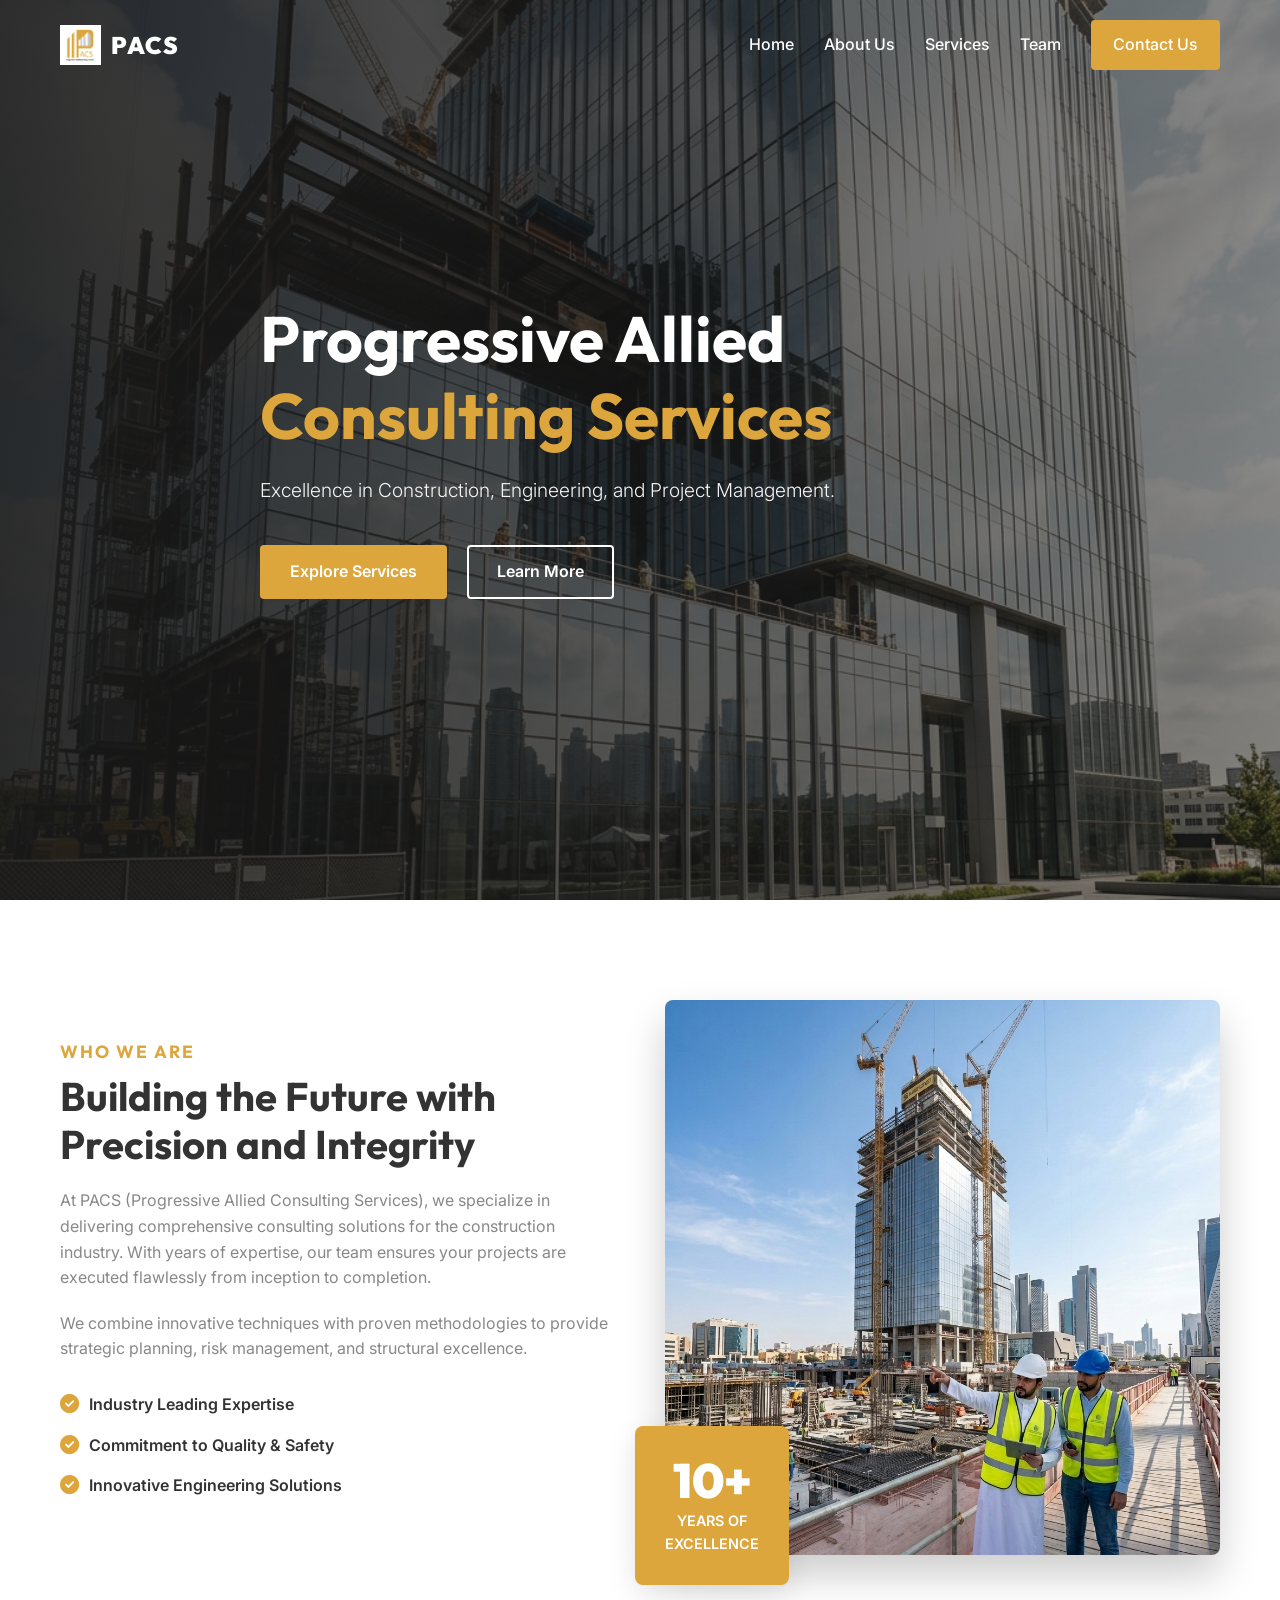
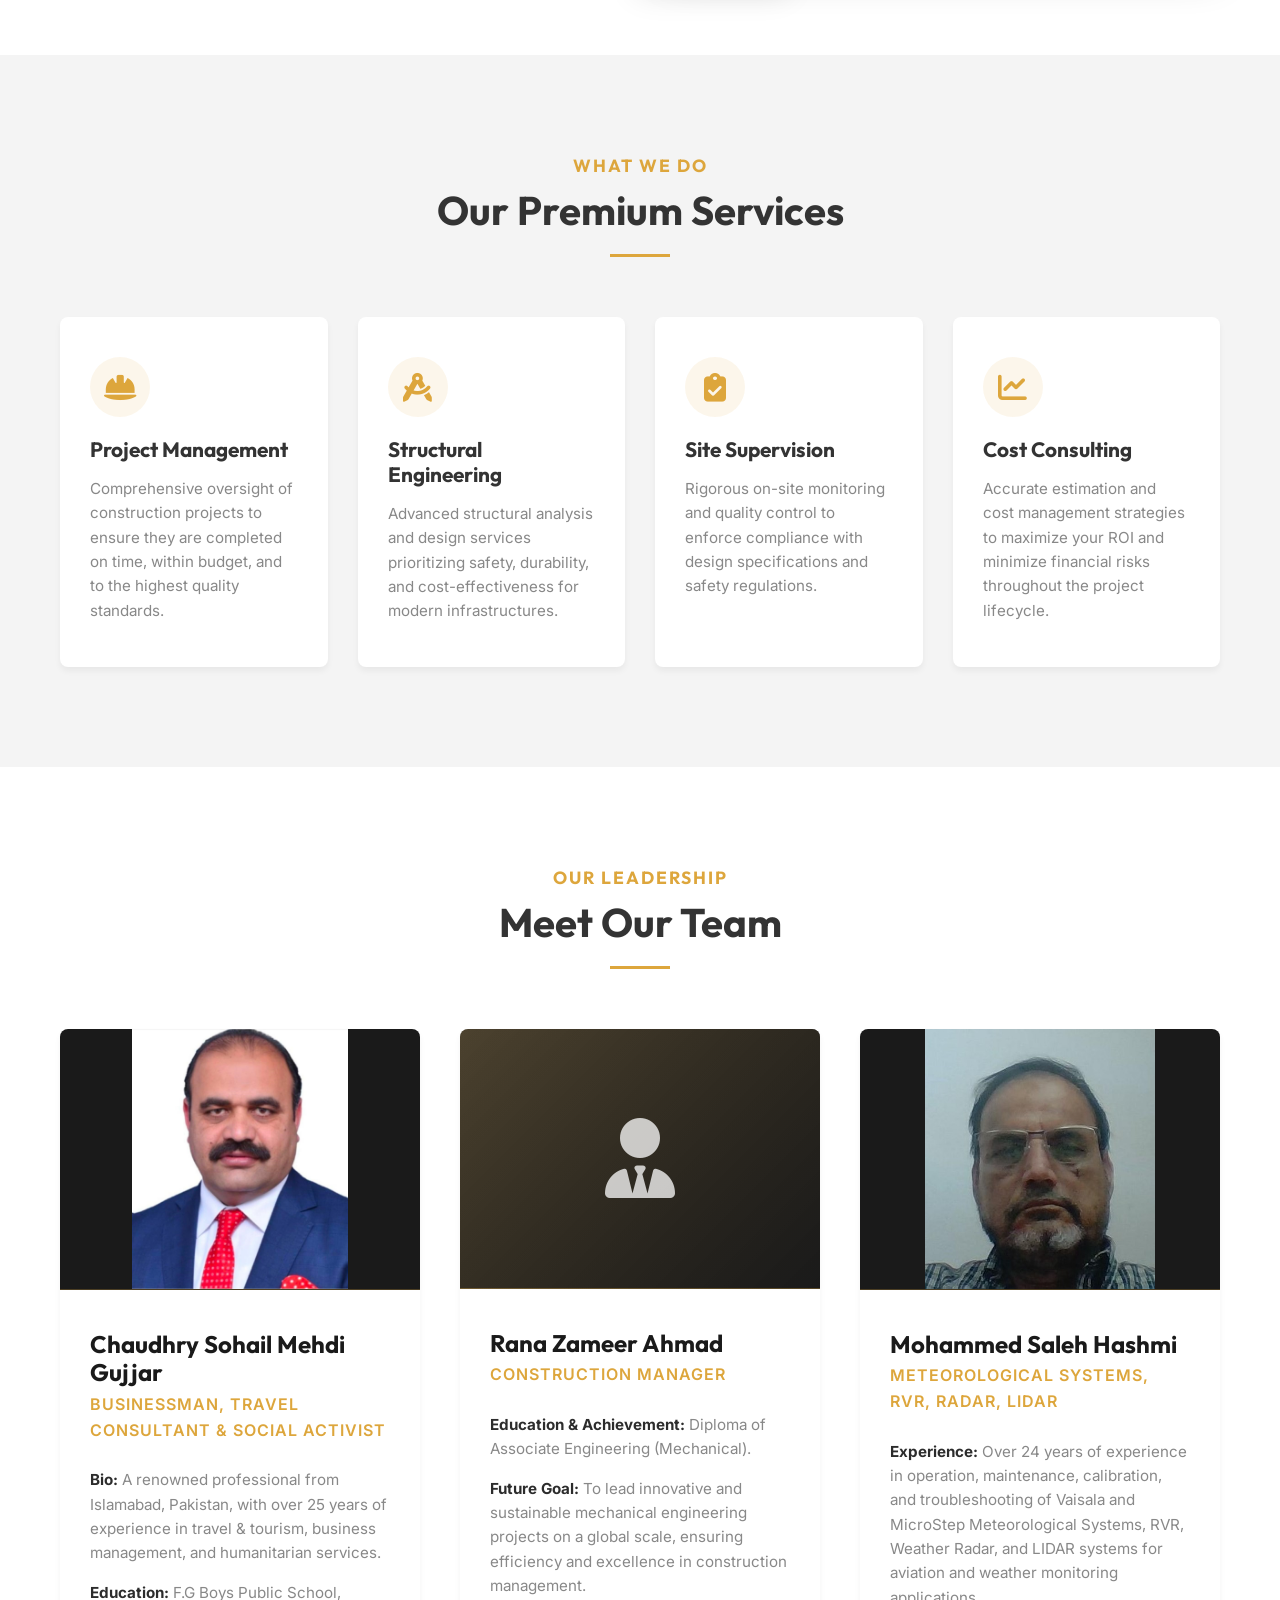
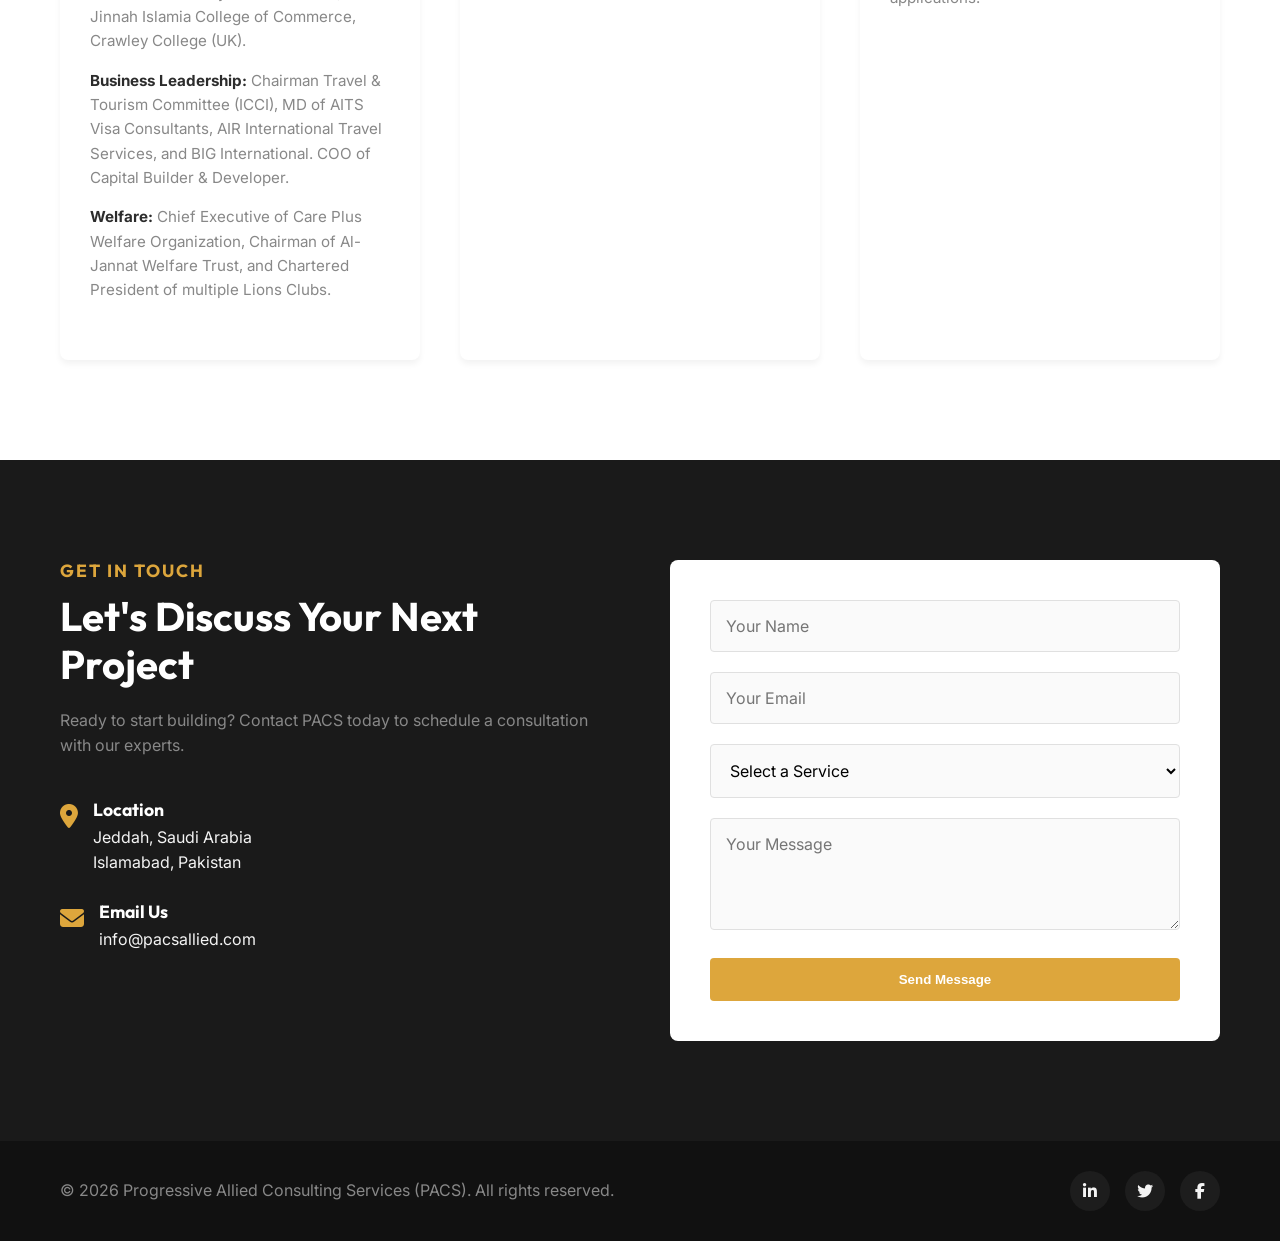
==== commit c3614667: "team member add" ====
--- a/index.html
+++ b/index.html
@@ -23,7 +23,7 @@
     <nav class="navbar" id="navbar">
         <div class="container nav-container">
             <a href="#" class="logo">
-                <img src="logo.png" alt="PACS Logo" id="site-logo">
+                <img src="img/logo.png" alt="PACS Logo" id="site-logo">
                 <div class="logo-text">
                     <span class="logo-abbr">PACS</span>
                 </div>
@@ -76,7 +76,7 @@
                 </div>
                 <div class="about-image slide-in-right">
                     <div class="image-wrapper">
-                        <img src="about_image.png" alt="Construction Management in Saudi Arabia"
+                        <img src="img/about_image.png" alt="Construction Management in Saudi Arabia"
                             style="border-radius: 8px; width: 100%; height: auto; box-shadow: var(--shadow-lg);">
                         <div class="experience-badge">
                             <span class="exp-number">10+</span>
@@ -150,6 +150,9 @@
             <div class="team-grid">
                 <!-- Team Member 1 -->
                 <div class="team-member fade-in-up delay-1">
+                    <div class="team-image-frame">
+                        <img src="img/sohail.jpeg" alt="Chaudhry Sohail Mehdi Gujjar" class="team-photo">
+                    </div>
                     <div class="team-content">
                         <h3>Chaudhry Sohail Mehdi Gujjar</h3>
                         <p class="team-title text-gold">Businessman, Travel Consultant & Social Activist</p>
@@ -170,6 +173,9 @@
 
                 <!-- Team Member 2 -->
                 <div class="team-member fade-in-up delay-2">
+                    <div class="team-image-placeholder" aria-hidden="true">
+                        <i class="fas fa-user-tie"></i>
+                    </div>
                     <div class="team-content">
                         <h3>Rana Zameer Ahmad</h3>
                         <p class="team-title text-gold">Construction Manager</p>
@@ -182,6 +188,21 @@
                         </div>
                     </div>
                 </div>
+
+                <!-- Team Member 3 -->
+                <div class="team-member fade-in-up delay-2">
+                    <div class="team-image-frame">
+                        <img src="img/saleh.jpeg" alt="" class="team-photo">
+                    </div>
+                    <div class="team-content">
+                        <h3>Mohammed Saleh Hashmi</h3>
+                        <p class="team-title text-gold">Meteorological Systems, RVR, Radar, LIDAR</p>
+                        <div class="team-details">
+                            <p><strong>Experience:</strong> Over 24 years of experience in operation, maintenance, calibration, and troubleshooting of Vaisala and MicroStep Meteorological Systems, RVR, Weather Radar, and LIDAR systems for aviation and weather monitoring applications.
+                            </p>
+                        </div>
+                    </div>
+                </div>
             </div>
         </div>
     </section>
--- a/style.css
+++ b/style.css
@@ -1,6 +1,7 @@
 /* ----- CSS Variables ----- */
 :root {
-    --primary-gold: #dda63c; /* Base gold from logo */
+    --primary-gold: #dda63c;
+    /* Base gold from logo */
     --primary-gold-dark: #b88a31;
     --dark-bg: #1a1a1a;
     --dark-grey: #2c2c2c;
@@ -8,10 +9,10 @@
     --text-dark: #333333;
     --text-light: #ffffff;
     --text-muted: #888888;
-    
+
     --font-primary: 'Inter', sans-serif;
     --font-heading: 'Outfit', sans-serif;
-    
+
     --transition: all 0.3s ease;
     --shadow-sm: 0 4px 6px rgba(0, 0, 0, 0.05);
     --shadow-md: 0 10px 30px rgba(0, 0, 0, 0.1);
@@ -27,6 +28,7 @@
 
 html {
     scroll-behavior: smooth;
+    overflow-x: hidden;
 }
 
 body {
@@ -37,7 +39,12 @@
     overflow-x: hidden;
 }
 
-h1, h2, h3, h4, h5, h6 {
+h1,
+h2,
+h3,
+h4,
+h5,
+h6 {
     font-family: var(--font-heading);
     font-weight: 700;
     line-height: 1.2;
@@ -68,6 +75,7 @@
 
 .section-padding {
     padding: 100px 0;
+    overflow: hidden;
 }
 
 .bg-light {
@@ -94,7 +102,7 @@
 .section-title {
     font-size: 2.5rem;
     margin-bottom: 20px;
-    color: var(--dark-bg);
+    color: var(--font-heading);
 }
 
 .text-center {
@@ -247,7 +255,7 @@
     min-height: 600px;
     display: flex;
     align-items: center;
-    background: url('hero-bg.png') center/cover no-repeat;
+    background: url('img/hero-bg.png') center/cover no-repeat;
 }
 
 .hero-overlay {
@@ -256,7 +264,7 @@
     left: 0;
     width: 100%;
     height: 100%;
-    background: linear-gradient(90deg, rgba(26,26,26,0.9) 0%, rgba(26,26,26,0.5) 100%);
+    background: linear-gradient(90deg, rgba(26, 26, 26, 0.9) 0%, rgba(26, 26, 26, 0.5) 100%);
     z-index: 1;
 }
 
@@ -330,7 +338,7 @@
     display: flex;
     justify-content: center;
     align-items: center;
-    color: rgba(255,255,255,0.1);
+    color: rgba(255, 255, 255, 0.1);
     font-size: 8rem;
     box-shadow: var(--shadow-lg);
 }
@@ -446,6 +454,34 @@
     transform: translateY(-10px);
     box-shadow: var(--shadow-lg);
     border-bottom-color: var(--primary-gold);
+}
+
+.team-image-frame,
+.team-image-placeholder {
+    min-height: 260px;
+    border-bottom: 1px solid rgba(221, 166, 60, 0.25);
+}
+
+.team-image-frame {
+    background-color: var(--dark-bg);
+}
+
+.team-photo {
+    width: 100%;
+    height: 260px;
+    object-fit: contain;
+    object-position: center top;
+}
+
+.team-image-placeholder {
+    background:
+        linear-gradient(135deg, rgba(221, 166, 60, 0.18), rgba(26, 26, 26, 0.88)),
+        linear-gradient(135deg, var(--dark-grey), var(--dark-bg));
+    display: flex;
+    justify-content: center;
+    align-items: center;
+    color: rgba(255, 255, 255, 0.75);
+    font-size: 5rem;
 }
 
 .team-content {
@@ -580,7 +616,7 @@
     align-items: center;
     width: 40px;
     height: 40px;
-    background-color: rgba(255,255,255,0.05);
+    background-color: rgba(255, 255, 255, 0.05);
     border-radius: 50%;
     color: var(--light-grey);
 }
@@ -614,23 +650,54 @@
     transform: translate(0);
 }
 
-.delay-1 { transition-delay: 0.2s; }
-.delay-2 { transition-delay: 0.4s; }
-.delay-3 { transition-delay: 0.6s; }
-.delay-4 { transition-delay: 0.8s; }
+.delay-1 {
+    transition-delay: 0.2s;
+}
+
+.delay-2 {
+    transition-delay: 0.4s;
+}
+
+.delay-3 {
+    transition-delay: 0.6s;
+}
+
+.delay-4 {
+    transition-delay: 0.8s;
+}
 
 /* ----- Responsive Design ----- */
 @media (max-width: 992px) {
-    .hero-title { font-size: 3rem; }
-    .about-grid, .contact-wrapper { grid-template-columns: 1fr; gap: 40px; }
-    .experience-badge { left: 0; bottom: 0; }
+    .hero-title {
+        font-size: 3rem;
+    }
+
+    .about-grid,
+    .contact-wrapper {
+        grid-template-columns: 1fr;
+        gap: 40px;
+    }
+
+    .experience-badge {
+        left: 0;
+        bottom: 0;
+    }
 }
 
 @media (max-width: 768px) {
-    .navbar { padding: 15px 0; background-color: rgba(26,26,26,0.95); }
-    .logo-abbr { color: var(--text-light); }
-    .hamburger { display: block; }
-    
+    .navbar {
+        padding: 15px 0;
+        background-color: rgba(26, 26, 26, 0.95);
+    }
+
+    .logo-abbr {
+        color: var(--text-light);
+    }
+
+    .hamburger {
+        display: block;
+    }
+
     .nav-links {
         position: absolute;
         top: 100%;
@@ -639,15 +706,46 @@
         height: 100vh;
         background-color: var(--dark-bg);
         flex-direction: column;
-        justify-content: center;
+        justify-content: start;
         align-items: center;
         transition: 0.5s;
     }
-    
-    .nav-links.active { left: 0; }
-    
-    .hero-title { font-size: 2.5rem; }
-    .hero-buttons { flex-direction: column; }
-    
-    .footer-bottom { flex-direction: column; justify-content: center; }
-}
+
+    .nav-links.active {
+        left: 0;
+    }
+
+    /* Fix: Keep mobile menu links white even when navbar is scrolled */
+    .navbar.scrolled .nav-links a:not(.nav-btn),
+    .nav-links a:not(.nav-btn) {
+        color: var(--text-light) !important;
+    }
+
+    /* Fix: Ensure the hamburger icon remains visible (white) when menu is active */
+    .nav-links.active+.hamburger {
+        color: var(--text-light) !important;
+    }
+
+    /* Fix: Prevent navbar background from turning white when scrolled AND mobile menu is active */
+    .navbar.scrolled:has(.nav-links.active) {
+        background-color: var(--dark-bg) !important;
+    }
+
+    /* Fix: Keep logo white when mobile menu is active, even if scrolled */
+    .navbar.scrolled:has(.nav-links.active) .logo-abbr {
+        color: var(--text-light) !important;
+    }
+
+    .hero-title {
+        font-size: 2.5rem;
+    }
+
+    .hero-buttons {
+        flex-direction: column;
+    }
+
+    .footer-bottom {
+        flex-direction: column;
+        justify-content: center;
+    }
+}
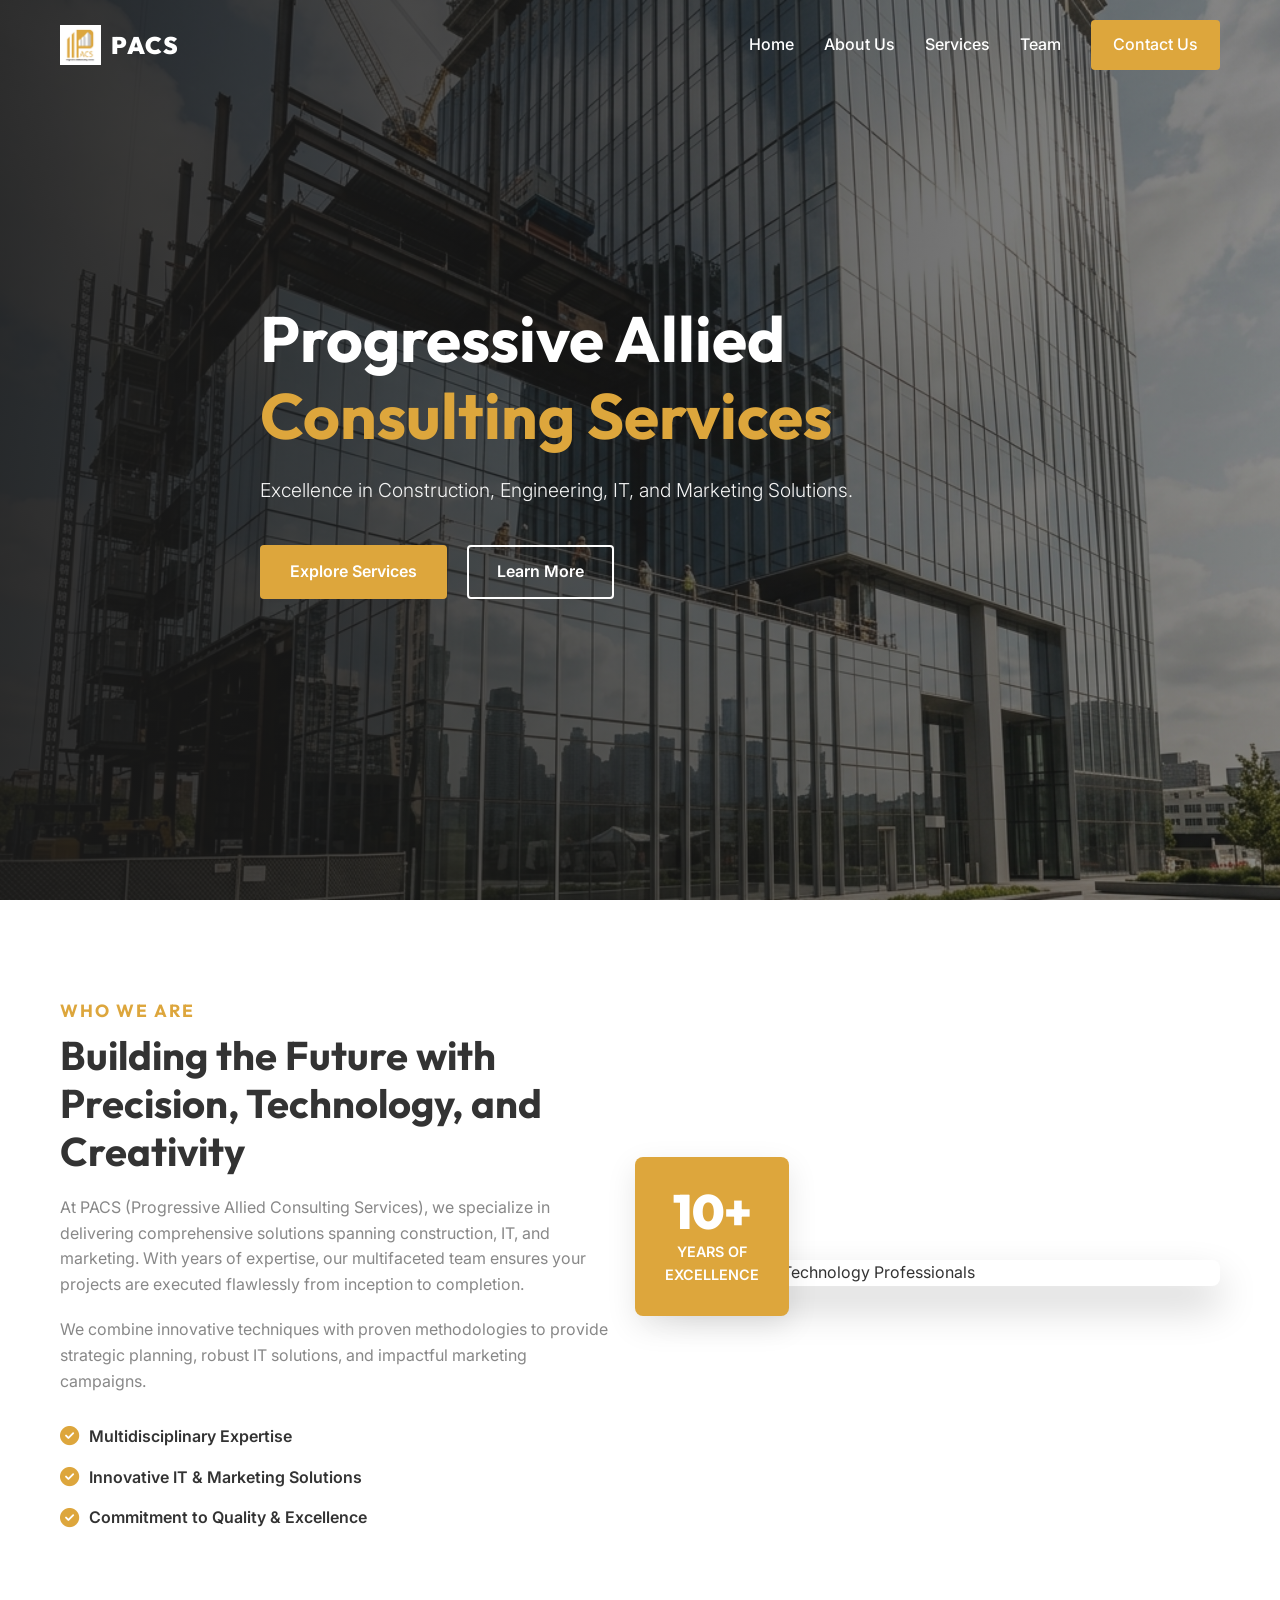
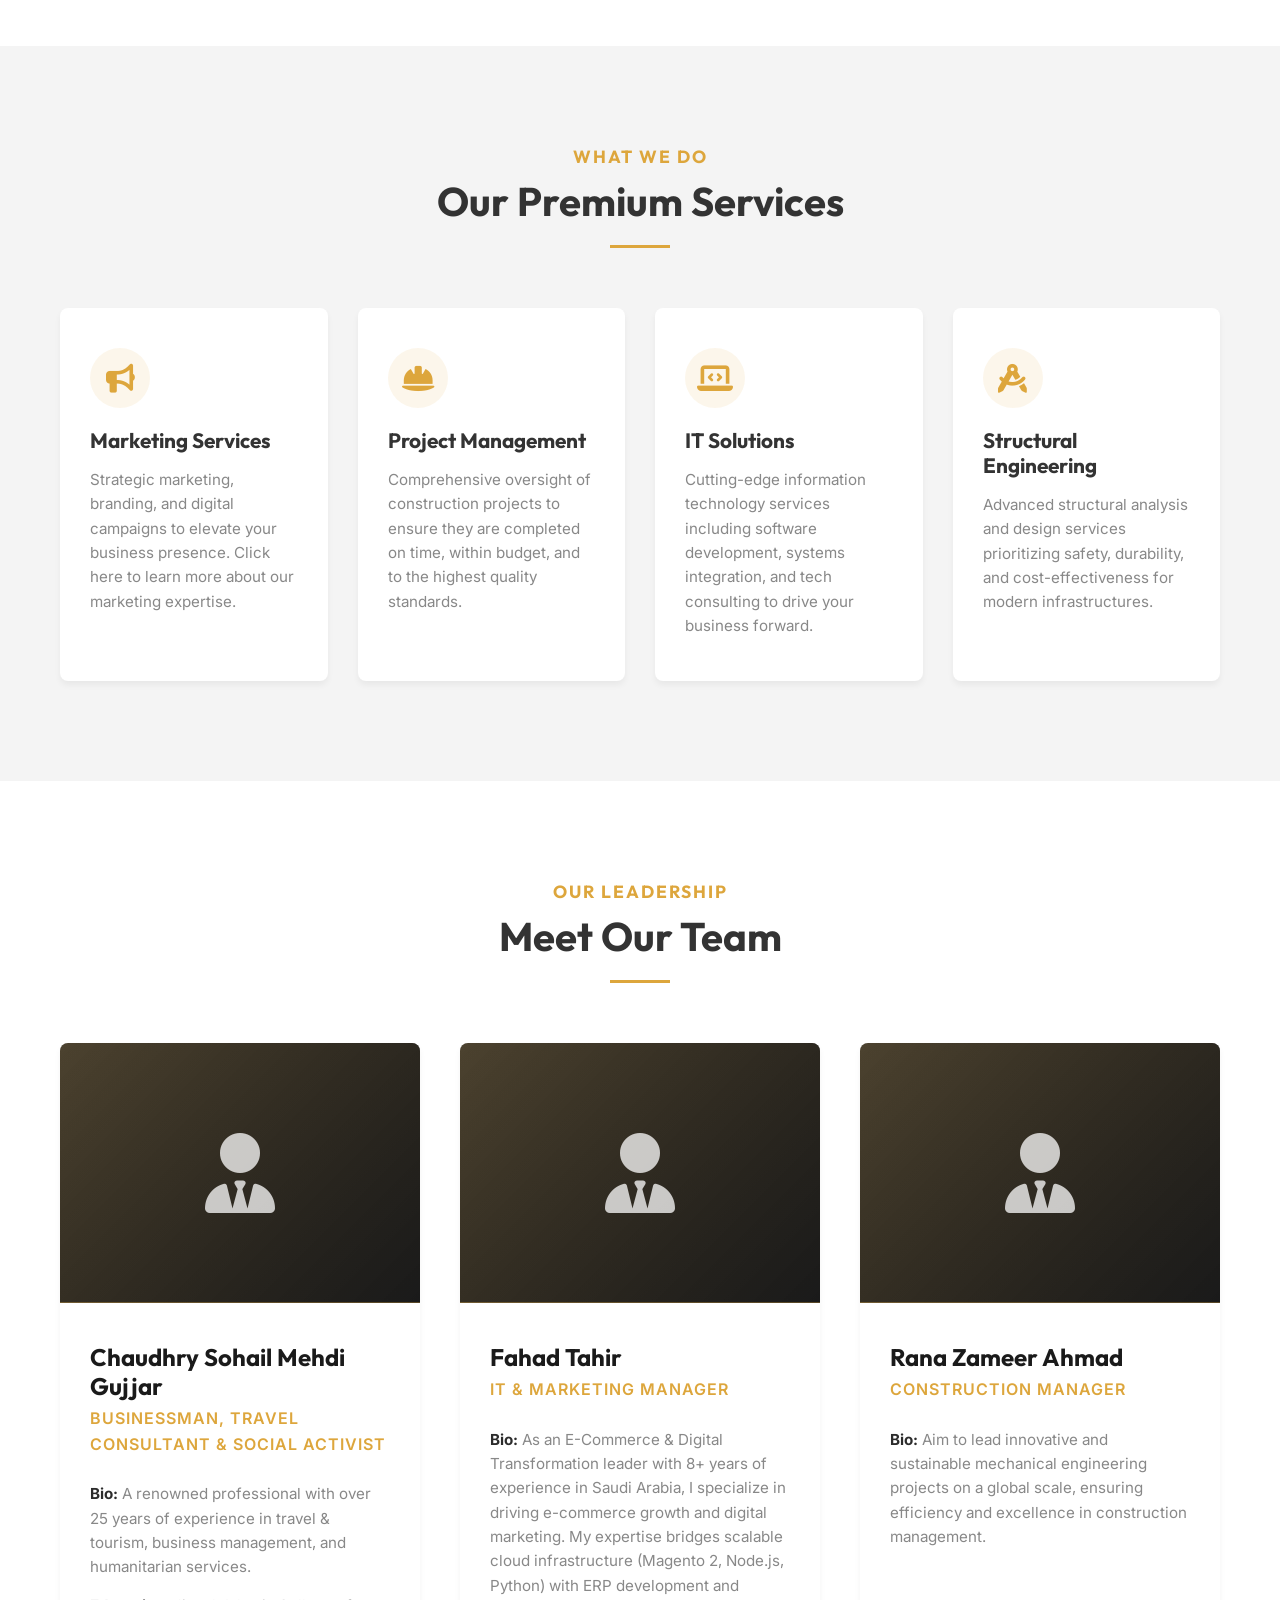
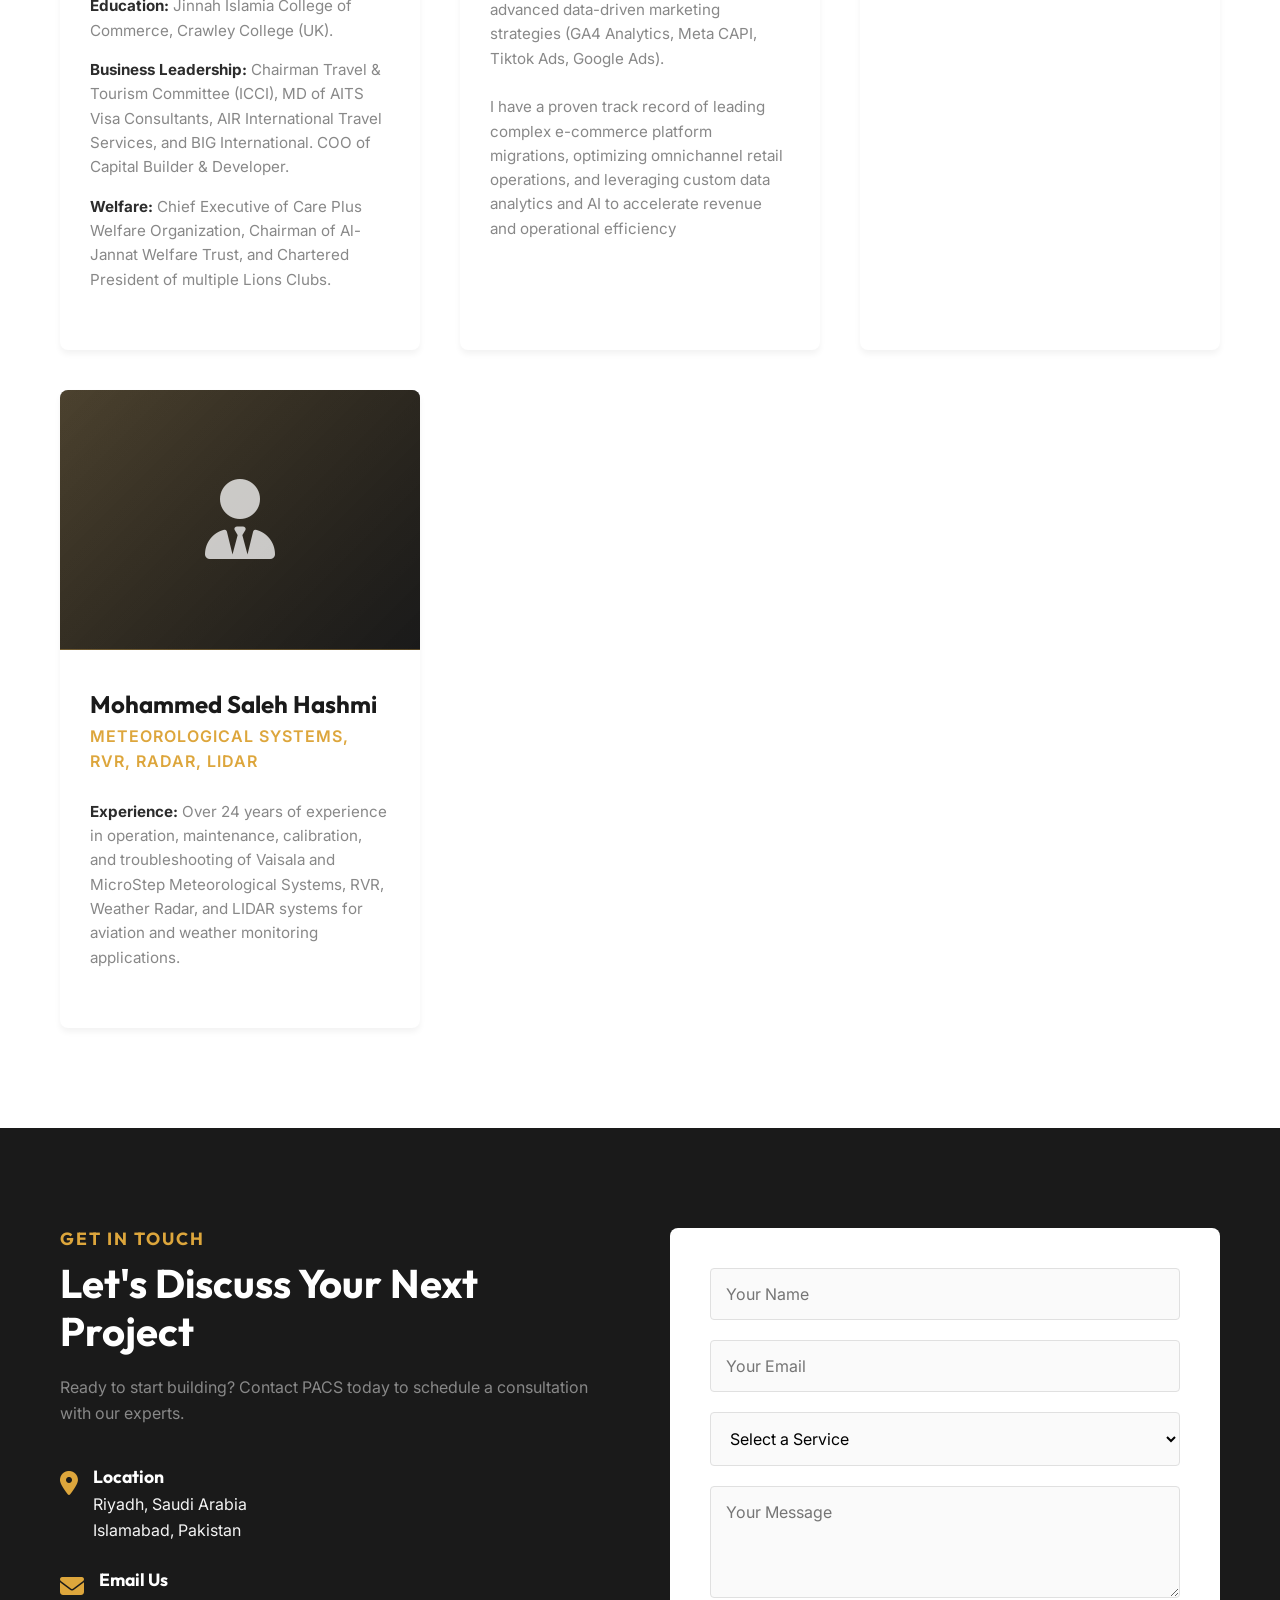
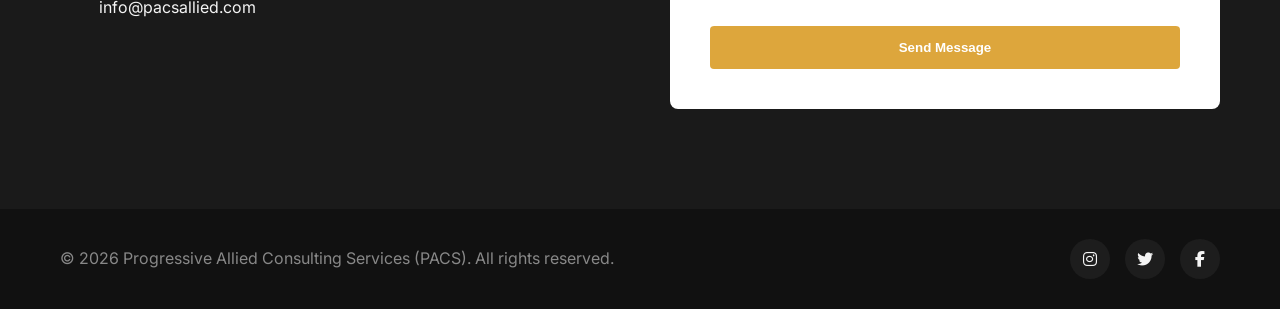
==== commit 0fe1e65c: "upgrades" ====
--- a/index.html
+++ b/index.html
@@ -6,7 +6,7 @@
     <meta name="viewport" content="width=device-width, initial-scale=1.0">
     <title>PACS - Progressive Allied Consulting Services</title>
     <meta name="description"
-        content="Progressive Allied Consulting Services (PACS) provides premium construction consulting, project management, and engineering solutions.">
+        content="Progressive Allied Consulting Services (PACS) provides premium construction consulting, IT solutions, marketing, and engineering services.">
     <link rel="stylesheet" href="style.css">
     <link rel="preconnect" href="https://fonts.googleapis.com">
     <link rel="preconnect" href="https://fonts.gstatic.com" crossorigin>
@@ -47,7 +47,7 @@
         <div class="container hero-content">
             <h1 class="hero-title fade-in-up">Progressive Allied<br><span class="text-gold">Consulting Services</span>
             </h1>
-            <p class="hero-subtitle fade-in-up delay-1">Excellence in Construction, Engineering, and Project Management.
+            <p class="hero-subtitle fade-in-up delay-1">Excellence in Construction, Engineering, IT, and Marketing Solutions.
             </p>
             <div class="hero-buttons fade-in-up delay-2">
                 <a href="#services" class="btn btn-primary">Explore Services</a>
@@ -62,21 +62,20 @@
             <div class="about-grid">
                 <div class="about-text slide-in-left">
                     <h4 class="section-subtitle">Who We Are</h4>
-                    <h2 class="section-title">Building the Future with Precision and Integrity</h2>
+                    <h2 class="section-title">Building the Future with Precision, Technology, and Creativity</h2>
                     <p>At PACS (Progressive Allied Consulting Services), we specialize in delivering comprehensive
-                        consulting solutions for the construction industry. With years of expertise, our team ensures
+                        solutions spanning construction, IT, and marketing. With years of expertise, our multifaceted team ensures
                         your projects are executed flawlessly from inception to completion.</p>
-                    <p>We combine innovative techniques with proven methodologies to provide strategic planning, risk
-                        management, and structural excellence.</p>
+                    <p>We combine innovative techniques with proven methodologies to provide strategic planning, robust IT solutions, and impactful marketing campaigns.</p>
                     <ul class="about-features">
-                        <li><i class="fas fa-check-circle"></i> Industry Leading Expertise</li>
-                        <li><i class="fas fa-check-circle"></i> Commitment to Quality & Safety</li>
-                        <li><i class="fas fa-check-circle"></i> Innovative Engineering Solutions</li>
+                        <li><i class="fas fa-check-circle"></i> Multidisciplinary Expertise</li>
+                        <li><i class="fas fa-check-circle"></i> Innovative IT & Marketing Solutions</li>
+                        <li><i class="fas fa-check-circle"></i> Commitment to Quality & Excellence</li>
                     </ul>
                 </div>
                 <div class="about-image slide-in-right">
                     <div class="image-wrapper">
-                        <img src="img/about_image.png" alt="Construction Management in Saudi Arabia"
+                        <img src="https://images.unsplash.com/photo-1522071820081-009f0129c71c?auto=format&fit=crop&w=800&q=80" alt="Business and Technology Professionals"
                             style="border-radius: 8px; width: 100%; height: auto; box-shadow: var(--shadow-lg);">
                         <div class="experience-badge">
                             <span class="exp-number">10+</span>
@@ -99,6 +98,16 @@
 
             <div class="services-grid">
                 <!-- Service 1 -->
+                <a href="marketing.html" style="text-decoration: none; color: inherit; display: block; height: 100%;">
+                    <div class="service-card fade-in-up delay-4" style="height: 100%; cursor: pointer;">
+                        <div class="service-icon">
+                            <i class="fas fa-bullhorn"></i>
+                        </div>
+                        <h3>Marketing Services</h3>
+                        <p>Strategic marketing, branding, and digital campaigns to elevate your business presence. Click here to learn more about our marketing expertise.</p>
+                    </div>
+                </a>
+                <!-- Service 1 -->
                 <div class="service-card fade-in-up delay-1">
                     <div class="service-icon">
                         <i class="fas fa-hard-hat"></i>
@@ -110,30 +119,22 @@
                 <!-- Service 2 -->
                 <div class="service-card fade-in-up delay-2">
                     <div class="service-icon">
+                        <i class="fas fa-laptop-code"></i>
+                    </div>
+                    <h3>IT Solutions</h3>
+                    <p>Cutting-edge information technology services including software development, systems integration, and tech consulting to drive your business forward.</p>
+                </div>
+                <!-- Service 3 -->
+                <div class="service-card fade-in-up delay-3">
+                    <div class="service-icon">
                         <i class="fas fa-drafting-compass"></i>
                     </div>
                     <h3>Structural Engineering</h3>
                     <p>Advanced structural analysis and design services prioritizing safety, durability, and
                         cost-effectiveness for modern infrastructures.</p>
                 </div>
-                <!-- Service 3 -->
-                <div class="service-card fade-in-up delay-3">
-                    <div class="service-icon">
-                        <i class="fas fa-clipboard-check"></i>
-                    </div>
-                    <h3>Site Supervision</h3>
-                    <p>Rigorous on-site monitoring and quality control to enforce compliance with design specifications
-                        and safety regulations.</p>
-                </div>
                 <!-- Service 4 -->
-                <div class="service-card fade-in-up delay-4">
-                    <div class="service-icon">
-                        <i class="fas fa-chart-line"></i>
-                    </div>
-                    <h3>Cost Consulting</h3>
-                    <p>Accurate estimation and cost management strategies to maximize your ROI and minimize financial
-                        risks throughout the project lifecycle.</p>
-                </div>
+
             </div>
         </div>
     </section>
@@ -150,17 +151,17 @@
             <div class="team-grid">
                 <!-- Team Member 1 -->
                 <div class="team-member fade-in-up delay-1">
-                    <div class="team-image-frame">
-                        <img src="img/sohail.jpeg" alt="Chaudhry Sohail Mehdi Gujjar" class="team-photo">
+                    <div class="team-image-placeholder" aria-hidden="true">
+                        <i class="fas fa-user-tie"></i>
                     </div>
                     <div class="team-content">
                         <h3>Chaudhry Sohail Mehdi Gujjar</h3>
                         <p class="team-title text-gold">Businessman, Travel Consultant & Social Activist</p>
                         <div class="team-details">
-                            <p><strong>Bio:</strong> A renowned professional from Islamabad, Pakistan, with over 25
+                            <p><strong>Bio:</strong> A renowned professional with over 25
                                 years of experience in travel & tourism, business management, and humanitarian services.
                             </p>
-                            <p><strong>Education:</strong> F.G Boys Public School, Jinnah Islamia College of Commerce,
+                            <p><strong>Education:</strong> Jinnah Islamia College of Commerce,
                                 Crawley College (UK).</p>
                             <p><strong>Business Leadership:</strong> Chairman Travel & Tourism Committee (ICCI), MD of
                                 AITS Visa Consultants, AIR International Travel Services, and BIG International. COO of
@@ -177,22 +178,35 @@
                         <i class="fas fa-user-tie"></i>
                     </div>
                     <div class="team-content">
+                        <h3>Fahad Tahir</h3>
+                        <p class="team-title text-gold">IT & Marketing Manager</p>
+                        <div class="team-details">
+                            <p><strong>Bio:</strong> As an E-Commerce & Digital Transformation leader with 8+ years of experience in Saudi Arabia, I specialize in driving e-commerce growth and digital marketing. My expertise bridges scalable cloud infrastructure (Magento 2, Node.js, Python) with ERP development and advanced data-driven marketing strategies (GA4 Analytics, Meta CAPI, Tiktok Ads, Google Ads).<br><br>
+I have a proven track record of leading complex e-commerce platform migrations, optimizing omnichannel retail operations, and leveraging custom data analytics and AI to accelerate revenue and operational efficiency</p>
+                        </div>
+                    </div>
+                </div>
+
+                <!-- Team Member 3 -->
+                <div class="team-member fade-in-up delay-2">
+                    <div class="team-image-placeholder" aria-hidden="true">
+                        <i class="fas fa-user-tie"></i>
+                    </div>
+                    <div class="team-content">
                         <h3>Rana Zameer Ahmad</h3>
                         <p class="team-title text-gold">Construction Manager</p>
                         <div class="team-details">
-                            <p><strong>Education & Achievement:</strong> Diploma of Associate Engineering (Mechanical).
-                            </p>
-                            <p><strong>Future Goal:</strong> To lead innovative and sustainable mechanical engineering
+                            <p><strong>Bio:</strong> Aim to  lead innovative and sustainable mechanical engineering
                                 projects on a global scale, ensuring efficiency and excellence in construction
                                 management.</p>
                         </div>
                     </div>
                 </div>
 
-                <!-- Team Member 3 -->
+                <!-- Team Member 4 -->
                 <div class="team-member fade-in-up delay-2">
-                    <div class="team-image-frame">
-                        <img src="img/saleh.jpeg" alt="" class="team-photo">
+                    <div class="team-image-placeholder" aria-hidden="true">
+                        <i class="fas fa-user-tie"></i>
                     </div>
                     <div class="team-content">
                         <h3>Mohammed Saleh Hashmi</h3>
@@ -222,7 +236,7 @@
                             <i class="fas fa-map-marker-alt"></i>
                             <div>
                                 <h5>Location</h5>
-                                <p>Jeddah, Saudi Arabia</p>
+                                <p>Riyadh, Saudi Arabia</p>
                                 <p>Islamabad, Pakistan</p>
                             </div>
                         </div>
@@ -256,8 +270,8 @@
                                 <option value="" disabled selected>Select a Service</option>
                                 <option value="management">Project Management</option>
                                 <option value="engineering">Structural Engineering</option>
-                                <option value="supervision">Site Supervision</option>
-                                <option value="cost">Cost Consulting</option>
+                                <option value="it">IT Solutions</option>
+                                <option value="marketing">Marketing Services</option>
                             </select>
                         </div>
                         <div class="form-group">
@@ -276,7 +290,7 @@
             <div class="footer-bottom">
                 <p>&copy; 2026 Progressive Allied Consulting Services (PACS). All rights reserved.</p>
                 <div class="social-links">
-                    <a href="#"><i class="fab fa-linkedin-in"></i></a>
+                    <a href="https://instagram.com/pacs.marketing"><i class="fab fa-instagram"></i></a>
                     <a href="#"><i class="fab fa-twitter"></i></a>
                     <a href="#"><i class="fab fa-facebook-f"></i></a>
                 </div>
--- a/style.css
+++ b/style.css
@@ -748,4 +748,30 @@
         flex-direction: column;
         justify-content: center;
     }
-}
+
+    /* Mobile Carousel for Services and Team */
+    .services-grid,
+    .team-grid {
+        display: flex;
+        flex-wrap: nowrap;
+        overflow-x: auto;
+        scroll-snap-type: x mandatory;
+        padding-bottom: 20px;
+        scroll-padding: 20px;
+        -webkit-overflow-scrolling: touch;
+        gap: 20px;
+        scrollbar-width: none;
+    }
+
+    .services-grid::-webkit-scrollbar,
+    .team-grid::-webkit-scrollbar {
+        display: none;
+    }
+
+    .services-grid > *,
+    .team-grid > * {
+        flex: 0 0 85%;
+        scroll-snap-align: center;
+        max-width: 85%;
+    }
+}
